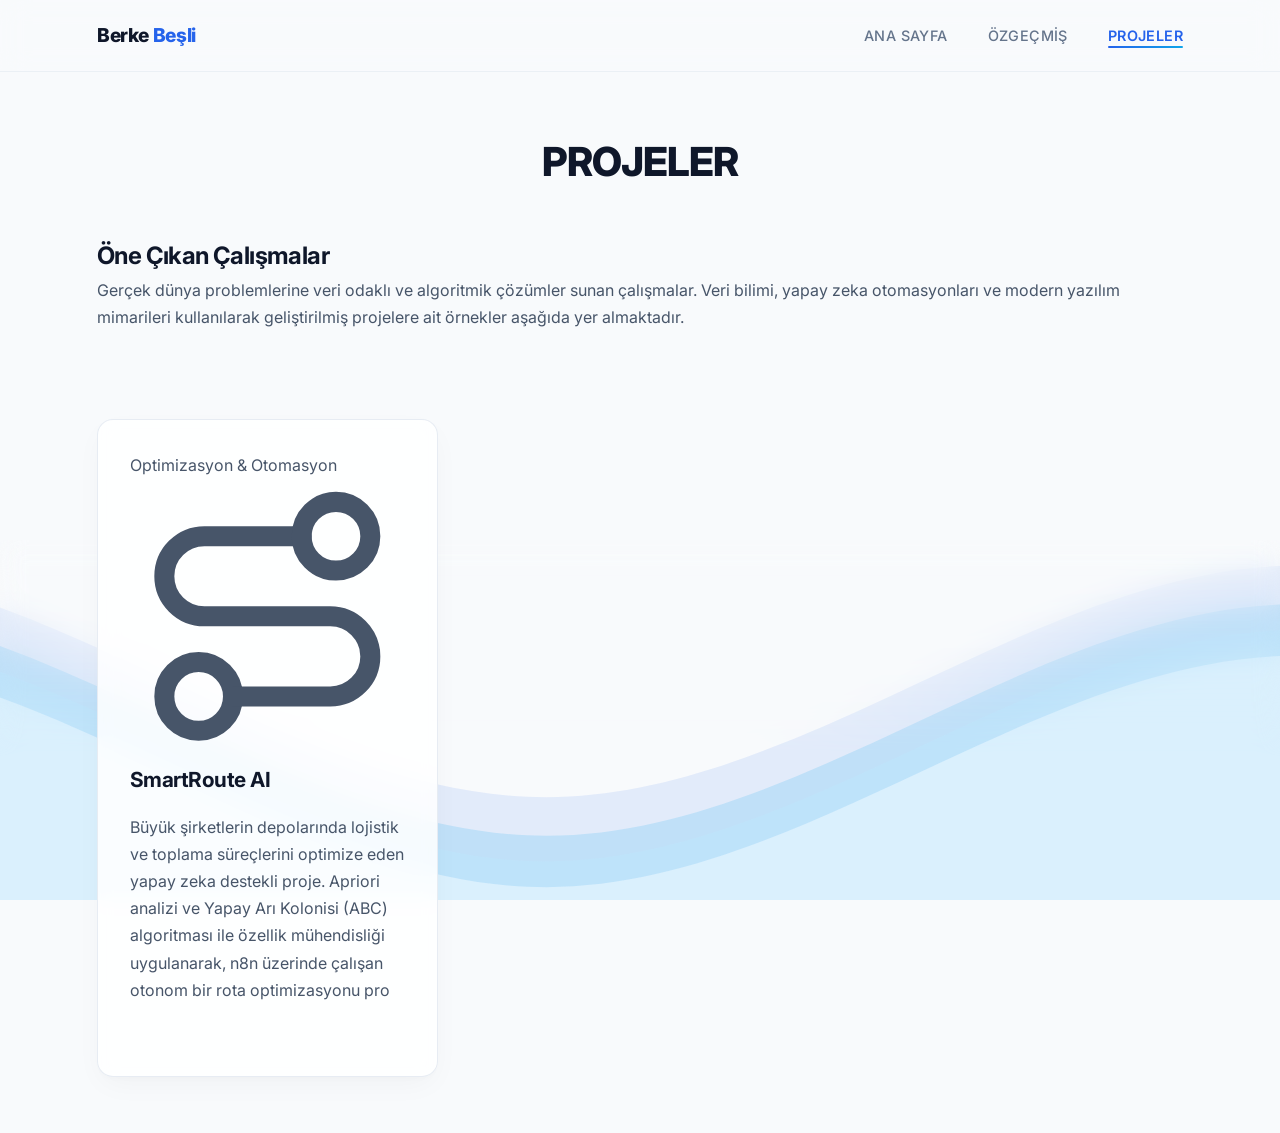
==== projects.html @ 11ebbdbf "Revise projects section with new project card Updated the projects section by adding a new project c" ====
<!DOCTYPE html>
<html lang="tr">
<head>
    <meta charset="UTF-8">
    <meta name="viewport" content="width=device-width, initial-scale=1.0">

    <title>Projeler - Berke Beşli</title>
    <meta name="description" content="Veri bilimi, yapay zeka otomasyonları ve modern yazılım mimarileri kullanılarak geliştirilmiş makine öğrenmesi projeleri.">
    <link rel="canonical" href="https://berkebesli.github.io/projects.html">

    <!-- Open Graph (Sosyal Medya Paylaşımları İçin) -->
    <meta property="og:type" content="website">
    <meta property="og:title" content="Projeler - Berke Beşli">
    <meta property="og:description" content="Veri bilimi, yapay zeka otomasyonları ve modern yazılım mimarileri kullanılarak geliştirilmiş makine öğrenmesi projeleri.">
    <meta property="og:url" content="https://berkebesli.github.io/projects.html">
    <!-- <meta property="og:image" content="https://berkebesli.github.io/images/og-image.jpg"> -->
    <!-- <link rel="icon" type="image/x-icon" href="images/favicon.ico"> -->

    <!-- Performans (Phase 5) -->
    <link rel="preconnect" href="https://fonts.googleapis.com">
    <link rel="preconnect" href="https://fonts.gstatic.com" crossorigin>

    <link rel="stylesheet" href="css/style.css">
    <link href="https://fonts.googleapis.com/css2?family=Inter:wght@300;400;500;600;700&display=swap" rel="stylesheet">
</head>
<body>
    <a href="#main-content" class="skip-link">İçeriğe geç</a>
    <div class="premium-wave-bg" aria-hidden="true">
        <svg class="editorial-waves" xmlns="http://www.w3.org/2000/svg" xmlns:xlink="http://www.w3.org/1999/xlink"
        viewBox="0 24 150 28" preserveAspectRatio="none" shape-rendering="auto">
            <defs>
                <path id="gentle-wave" d="M-160 44c30 0 58-18 88-18s58 18 88 18 58-18 88-18 58 18 88 18 v44h-352z" />
            </defs>
            <g class="parallax-waves">
                <use xlink:href="#gentle-wave" x="48" y="0" fill="var(--wave-layer-1)" />
                <use xlink:href="#gentle-wave" x="48" y="3" fill="var(--wave-layer-2)" />
                <use xlink:href="#gentle-wave" x="48" y="5" fill="var(--wave-layer-3)" />
                <use xlink:href="#gentle-wave" x="48" y="7" fill="var(--wave-layer-4)" />
            </g>
        </svg>
        <div class="wave-blur-overlay"></div>
    </div>

    <nav aria-label="Ana navigasyon">
        <div class="nav-container">
            <a href="index.html" class="brand">Berke <span>Beşli</span></a>
            <button class="nav-toggle" id="navToggle" type="button" aria-label="Menüyü aç" aria-expanded="false" aria-controls="navLinks">
                <span></span><span></span><span></span>
            </button>
            <ul class="nav-links" id="navLinks">
                <li><a href="index.html">ANA SAYFA</a></li>
                <li><a href="resume.html">ÖZGEÇMİŞ</a></li>
                <li><a href="projects.html" class="active">PROJELER</a></li>
            </ul>
        </div>
    </nav>

    <main id="main-content">
        <h1 class="page-title">PROJELER</h1>

        <section class="resume-summary-card">
            <h2>Öne Çıkan Çalışmalar</h2>
            <p>
                Gerçek dünya problemlerine veri odaklı ve algoritmik çözümler sunan çalışmalar. Veri bilimi, yapay zeka otomasyonları ve modern yazılım mimarileri kullanılarak geliştirilmiş projelere ait örnekler aşağıda yer almaktadır.
            </p>
        </section>

        <section class="resume-main-card">
            <div class="projects-grid">

                <!-- Proje 1: SmartRoute AI -->
                <article class="project-inner-card">
                    <div class="project-visual-banner banner-route" aria-hidden="true">
                        <span class="project-category-badge">Optimizasyon &amp; Otomasyon</span>
                        <div class="banner-icon-wrapper">
                            <svg viewBox="0 0 24 24" fill="none" stroke="currentColor" stroke-width="1.75" stroke-linecap="round" stroke-linejoin="round">
                                <circle cx="6" cy="19" r="3"></circle>
                                <path d="M9 19h8.5a3.5 3.5 0 0 0 0-7h-11a3.5 3.5 0 0 1 0-7H15"></path>
                                <circle cx="18" cy="5" r="3"></circle>
                            </svg>
                        </div>
                    </div>

                    <div class="project-card-body">
                        <h3>SmartRoute AI</h3>
                        <p class="timeline-desc">
                            Büyük şirketlerin depolarında lojistik ve toplama süreçlerini optimize eden yapay zeka destekli proje. Apriori analizi ve Yapay Arı Kolonisi (ABC) algoritması ile özellik mühendisliği uygulanarak, n8n üzerinde çalışan otonom bir rota optimizasyonu pro
---- css/style.css ----
/* ==========================================================================
   BERKE BEŞLİ - Portfolyo Web Sitesi (Faz 1 & Faz 2: Açık Editoryal Tema)
   ========================================================================== */

:root {
    --bg-base: #f8fafc;
    --text-dark: #0f172a;
    --text-body: #475569;
    --text-muted: #64748b;
    --accent-primary: #2563eb;    /* Canlı Elektrik Mavisi */
    --accent-secondary: #0ea5e9;  /* Gökyüzü Mavisi */
    --accent-text: #1d4ed8;       /* Vurgulu Metin Mavisi */
    --border-soft: rgba(191, 219, 254, 0.75);
    --divider-line: rgba(203, 213, 225, 0.55);
    
    /* Dalga Renk Katmanları */
    --wave-layer-1: rgba(37, 99, 235, 0.10);
    --wave-layer-2: rgba(14, 165, 233, 0.16);
    --wave-layer-3: rgba(186, 230, 253, 0.38);
    --wave-layer-4: rgba(224, 242, 254, 0.85);
}

/* --- 1. TİPOGRAFİ VE TEMEL AYARLAR --- */
* {
    margin: 0;
    padding: 0;
    box-sizing: border-box;
    font-family: 'Inter', system-ui, -apple-system, BlinkMacSystemFont, "Segoe UI", Roboto, sans-serif;
}

body {
    background-color: var(--bg-base);
    color: var(--text-body);
    line-height: 1.7;
    overflow-x: hidden;
    -webkit-font-smoothing: antialiased;
    -moz-osx-font-smoothing: grayscale;
}

h1, h2, h3, h4, h5, h6 {
    color: var(--text-dark);
    font-weight: 700;
    letter-spacing: -0.025em;
}

a {
    text-decoration: none;
    transition: all 0.3s cubic-bezier(0.16, 1, 0.3, 1);
}

/* --- 2. NAVİGASYON (FROSTED GLASS EFEKTİ) --- */
nav {
    background: rgba(248, 250, 252, 0.75);
    backdrop-filter: blur(14px);
    -webkit-backdrop-filter: blur(14px);
    border-bottom: 1px solid rgba(226, 232, 240, 0.6);
    position: sticky;
    top: 0;
    z-index: 100;
}

.nav-container {
    max-width: 1150px;
    margin: 0 auto;
    padding: 1.2rem 2rem;
    display: flex;
    align-items: center;
    justify-content: space-between;
    position: relative;
}

.brand {
    font-weight: 800;
    font-size: 1.2rem;
    color: var(--text-dark);
    letter-spacing: -0.02em;
}

.brand span {
    color: var(--accent-primary);
}

.nav-links {
    display: flex;
    list-style: none;
    gap: 2.5rem;
}

.nav-toggle {
    display: none;
    flex-direction: column;
    justify-content: center;
    gap: 5px;
    width: 32px;
    height: 32px;
    background: none;
    border: none;
    cursor: pointer;
    padding: 0;
}

.nav-toggle span {
    display: block;
    width: 100%;
    height: 2px;
    background-color: var(--text-dark);
    border-radius: 2px;
    transition: transform 0.3s ease, opacity 0.3s ease;
}

.nav-toggle.is-open span:nth-child(1) { transform: translateY(7px) rotate(45deg); }
.nav-toggle.is-open span:nth-child(2) { opacity: 0; }
.nav-toggle.is-open span:nth-child(3) { transform: translateY(-7px) rotate(-45deg); }

.nav-links a {
    color: var(--text-muted);
    font-weight: 500;
    font-size: 0.9rem;
    letter-spacing: 0.4px;
    padding-bottom: 4px;
    position: relative;
}

.nav-links a::after {
    content: '';
    position: absolute;
    width: 0;
    height: 2px;
    bottom: 0;
    left: 0;
    background: linear-gradient(90deg, var(--accent-primary), var(--accent-secondary));
    transition: width 0.3s ease;
    border-radius: 2px;
}

.nav-links a:hover { color: var(--text-dark); }
.nav-links a:hover::after, .nav-links a.active::after { width: 100%; }
.nav-links a.active { color: var(--accent-primary); font-weight: 600; }

/* --- 3. GENEL DÜZEN VE CONTAINER --- */
main {
    max-width: 1150px;
    margin: 3.5rem auto;
    padding: 0 2rem;
}

main > section {
    margin-bottom: 5.5rem;
}

main > section:last-child {
    margin-bottom: 2rem;
}

/* Projeler sayfasındaki mevcut kartların uyumu */
.project-inner-card {
    background: rgba(255, 255, 255, 0.85);
    backdrop-filter: blur(10px);
    border-radius: 16px;
    padding: 2rem;
    box-shadow: 0 4px 6px -1px rgba(0, 0, 0, 0.02), 0 10px 30px -5px rgba(15, 23, 42, 0.04);
    border: 1px solid rgba(226, 232, 240, 0.8);
    transition: transform 0.3s ease, box-shadow 0.3s ease, border-color 0.3s ease;
    display: flex;
    flex-direction: column;
}

.project-inner-card:hover {
    transform: translateY(-4px);
    box-shadow: 0 12px 35px -10px rgba(37, 99, 235, 0.12);
    border-color: #93c5fd;
}

.page-title {
    text-align: center;
    font-size: 2.5rem;
    margin-bottom: 2.5rem;
    font-weight: 800;
}

/* --- 4. BUTONLAR VE MİKRO ETKİLEŞİMLER --- */
.buttons, .contact-buttons {
    display: flex;
    flex-wrap: wrap;
    gap: 1rem;
    margin-top: 2.25rem;
}

.btn, .contact-btn, .btn-outline {
    padding: 0.85rem 1.75rem;
    border-radius: 12px;
    font-weight: 600;
    font-size: 0.92rem;
    cursor: pointer;
    text-align: center;
    display: inline-flex;
    align-items: center;
    justify-content: center;
    gap: 0.55rem;
}

.btn-primary {
    background-color: var(--text-dark);
    color: #fff;
    border: 1px solid var(--text-dark);
    box-shadow: 0 6px 18px rgba(15, 23, 42, 0.14);
}

.btn-primary:hover {
    background-color: var(--accent-primary);
    border-color: var(--accent-primary);
    box-shadow: 0 10px 24px rgba(37, 99, 235, 0.28);
    transform: translateY(-3px);
}

.btn-outline, .contact-btn {
    background-color: rgba(255, 255, 255, 0.75);
    backdrop-filter: blur(8px);
    color: var(--text-dark);
    border: 1px solid #cbd5e1;
    box-shadow: 0 2px 6px rgba(15, 23, 42, 0.03);
}

.btn-outline:hover, .contact-btn:hover {
    background-color: #ffffff;
    border-color: var(--accent-primary);
    color: var(--accent-primary);
    transform: translateY(-3px);
    box-shadow: 0 8px 20px rgba(37, 99, 235, 0.1);
}

/* --- 5. ANA SAYFA KUTUSUZ (OPEN) DÜZENİ --- */
.hero-container {
    display: grid;
    grid-template-columns: 1.25fr 0.95fr;
    gap: 3.5rem;
    align-items: center;
    padding: 2rem 0 1rem;
}

.hero-greeting, .section-kicker {
    display: inline-block;
    font-size: 1.05rem;
    font-weight: 600;
    color: var(--accent-primary);
    margin-bottom: 0.6rem;
    letter-spacing: 0.01em;
}

.hero-text-open h1 {
    font-size: clamp(2.5rem, 4.5vw, 3.85rem);
    font-weight: 800;
    line-height: 1.12;
    letter-spacing: -0.035em;
    margin-bottom: 1.4rem;
    color: var(--text-dark);
}

.editorial-title {
    font-size: clamp(2.4rem, 4vw, 3.4rem);
    font-weight: 800;
    line-height: 1.1;
    letter-spacing: -0.03em;
    margin-bottom: 0.65rem;
}

.text-gradient {
    background: linear-gradient(135deg, var(--accent-primary) 0%, var(--accent-secondary) 100%);
    -webkit-background-clip: text;
    -webkit-text-fill-color: transparent;
    background-clip: text;
}

.hero-lead {
    font-size: 1.12rem;
    color: var(--text-body);
    max-width: 560px;
    line-height: 1.75;
}

/* İnce Çizgili Çift Halkalı Yuvarlak Profil */
.hero-image-open {
    display: flex;
    justify-content: center;
    align-items: center;
}

.profile-ring-outer {
    padding: 26px;
    border-radius: 50%;
    border: 1.5px solid rgba(37, 99, 235, 0.22);
    background: radial-gradient(circle, rgba(224, 242, 254, 0.35) 0%, rgba(255, 255, 255, 0) 70%);
    transition: all 0.45s cubic-bezier(0.16, 1, 0.3, 1);
}

.profile-ring-outer:hover {
    border-color: var(--accent-primary);
    transform: scale(1.02);
    box-shadow: 0 0 45px rgba(37, 99, 235, 0.12);
}

.profile-ring-inner {
    width: 320px;
    height: 320px;
    border-radius: 50%;
    overflow: hidden;
    box-shadow: 0 20px 40px -12px rgba(15, 23, 42, 0.16);
    border: 4px solid #ffffff;
}

.profile-image-circle {
    width: 100%;
    height: 100%;
    object-fit: cover;
    transition: transform 0.5s cubic-bezier(0.16, 1, 0.3, 1);
}

.profile-ring-outer:hover .profile-image-circle {
    transform: scale(1.06);
}

/* Dikey Kapsül (Pill) Teknoloji Şeridi */
.tech-pills-section {
    padding: 1rem 0;
}

.tech-pills-wrapper {
    display: grid;
    grid-template-columns: repeat(6, 1fr);
    gap: 1.5rem;
}

.tech-pill {
    background: rgba(255, 255, 255, 0.65);
    backdrop-filter: blur(12px);
    -webkit-backdrop-filter: blur(12px);
    border: 1px solid var(--border-soft);
    border-radius: 999px;
    padding: 1.75rem 1rem 2rem;
    display: flex;
    flex-direction: column;
    align-items: center;
    text-align: center;
    transition: all 0.35s cubic-bezier(0.16, 1, 0.3, 1);
    box-shadow: 0 8px 24px -8px rgba(15, 23, 42, 0.04);
}

.tech-pill:hover {
    transform: translateY(-8px);
    background: #ffffff;
    border-color: var(--accent-primary);
    box-shadow: 0 16px 32px -10px rgba(37, 99, 235, 0.15);
}

.pill-icon-circle {
    width: 58px;
    height: 58px;
    border-radius: 50%;
    background: linear-gradient(135deg, #eff6ff 0%, #e0f2fe 100%);
    color: var(--accent-primary);
    display: flex;
    align-items: center;
    justify-content: center;
    margin-bottom: 1.1rem;
    transition: all 0.35s ease;
}

.tech-pill:hover .pill-icon-circle {
    background: linear-gradient(135deg, var(--accent-primary) 0%, var(--accent-secondary) 100%);
    color: #ffffff;
    transform: scale(1.08);
}

.pill-title {
    font-weight: 700;
    font-size: 1rem;
    color: var(--text-dark);
    margin-bottom: 0.2rem;
}

.pill-sub {
    font-size: 0.75rem;
    font-weight: 600;
    text-transform: uppercase;
    letter-spacing: 0.04em;
    color: var(--text-muted);
}

/* Başlık Çizgisi (──•) ve Editoryal Bölümler */
.editorial-heading {
    font-size: 1.85rem;
    font-weight: 800;
    color: var(--text-dark);
    margin-bottom: 0.45rem;
}

.heading-line-dot {
    width: 85px;
    height: 2px;
    background-color: var(--accent-primary);
    position: relative;
    margin-bottom: 1.75rem;
}

.heading-line-dot::after {
    content: '';
    position: absolute;
    right: 0;
    top: 50%;
    transform: translateY(-50%);
    width: 8px;
    height: 8px;
    border-radius: 50%;
    background-color: var(--accent-primary);
}

.about-open-section,
.resume-intro-open {
    display: grid;
    grid-template-columns: 0.85fr 1.45fr;
    gap: 4rem;
    align-items: start;
    padding: 2rem 0 3rem;
    border-bottom: 1px solid var(--divider-line);
}

.about-open-section {
    border-top: 1px solid var(--divider-line);
}

.about-tagline {
    font-size: 1.15rem;
    font-weight: 500;
    color: var(--accent-text);
    line-height: 1.55;
}

.about-text-column p,
.resume-intro-text p {
    margin-bottom: 1.25rem;
    font-size: 1.06rem;
    line-height: 1.8;
}

.about-text-column p:last-child,
.resume-intro-text p:last-child {
    margin-bottom: 0;
}

.about-text-column strong,
.resume-intro-text strong {
    color: var(--text-dark);
    font-weight: 600;
}

.contact-open-section {
    padding: 1rem 0;
}

.contact-content {
    max-width: 680px;
}

.contact-content p {
    font-size: 1.08rem;
}

/* --- 6. ÖZGEÇMİŞ SAYFASI (KUTUSUZ EDİTORYAL YAPI & TIMELINE) --- */
.resume-open-section {
    margin-top: 3.5rem;
}

.resume-layout {
    display: grid;
    grid-template-columns: 1fr 1fr;
    gap: 4.5rem;
    align-items: start;
}

.resume-column {
    display: flex;
    flex-direction: column;
    gap: 4rem;
}

.resume-block {
    width: 100%;
}

/* Timeline (Deneyim ve Eğitim) */
.timeline {
    position: relative;
    border-left: 2px solid rgba(37, 99, 235, 0.2);
    margin-left: 0.5rem;
    padding-left: 2.25rem;
}

.timeline-item {
    position: relative;
    margin-bottom: 3rem;
    transition: transform 0.3s ease;
}

.timeline-item:last-child {
    margin-bottom: 0;
}

.timeline-dot {
    position: absolute;
    left: -2.68rem;
    top: 0.35rem;
    width: 13px;
    height: 13px;
    background-color: var(--bg-base);
    border: 3px solid var(--accent-primary);
    border-radius: 50%;
    box-shadow: 0 0 0 4px rgba(37, 99, 235, 0.12);
    transition: all 0.3s ease;
}

.timeline-item:hover .timeline-dot {
    background-color: var(--accent-primary);
    transform: scale(1.2);
    box-shadow: 0 0 0 6px rgba(37, 99, 235, 0.2);
}

.timeline-item-header {
    display: flex;
    justify-content: space-between;
    align-items: center;
    flex-wrap: wrap;
    gap: 0.5rem;
    margin-bottom: 0.35rem;
}

.timeline-item-header h3 {
    font-size: 1.18rem;
    font-weight: 700;
}

.institution-badge {
    background: rgba(37, 99, 235, 0.09);
    color: var(--accent-primary);
    border: 1px solid rgba(37, 99, 235, 0.2);
    font-weight: 600;
    font-size: 0.82rem;
    padding: 0.2rem 0.8rem;
    border-radius: 999px;
}

.timeline-date {
    display: block;
    color: var(--text-muted);
    font-size: 0.86rem;
    font-weight: 500;
    margin-bottom: 1rem;
}

.task-list {
    list-style: none;
}

.task-list li {
    position: relative;
    padding-left: 1.35rem;
    margin-bottom: 0.75rem;
    color: var(--text-body);
    font-size: 0.98rem;
}

.task-list li::before {
    content: '';
    position: absolute;
    left: 0;
    top: 0.65rem;
    width: 6px;
    height: 6px;
    background-color: var(--accent-secondary);
    border-radius: 50%;
}

/* Kutusuz Yetkinlikler ve Sertifika Satırları */
.open-list-group {
    display: flex;
    flex-direction: column;
}

.open-list-item,
.open-cert-item {
    padding: 1.15rem 0 1.15rem 1rem;
    border-bottom: 1px solid var(--divider-line);
    border-left: 2px solid transparent;
    transition: all 0.3s cubic-bezier(0.16, 1, 0.3, 1);
}

.open-list-item:first-child,
.open-cert-item:first-child {
    padding-top: 0.4rem;
}

.open-list-item:hover,
.open-cert-item:hover {
    transform: translateX(6px);
    border-left-color: var(--accent-primary);
    background: linear-gradient(90deg, rgba(37, 99, 235, 0.04) 0%, rgba(255, 255, 255, 0) 100%);
}

.open-list-item h3 {
    font-size: 1.05rem;
    margin-bottom: 0.3rem;
    color: var(--text-dark);
}

.open-list-item p {
    font-size: 0.95rem;
    color: var(--text-body);
}

.dot-header {
    display: flex;
    align-items: center;
    gap: 12px;
    font-size: 1.05rem;
    font-weight: 700;
    color: var(--text-dark);
}

.dot-header::before {
    content: '';
    display: inline-block;
    width: 8px;
    height: 8px;
    background-color: var(--accent-primary);
    border-radius: 50%;
    box-shadow: 0 0 0 3px rgba(37, 99, 235, 0.15);
    flex-shrink: 0;
}

.cert-details {
    display: block;
    padding-left: 20px;
    color: var(--text-muted);
    font-size: 0.93rem;
    margin-top: 0.2rem;
}

/* Kutusuz Diller Bölümü */
.open-lang-group {
    display: flex;
    flex-direction: column;
    gap: 0.85rem;
}

.open-lang-item {
    display: flex;
    align-items: center;
    justify-content: space-between;
    padding: 0.9rem 1rem;
    border-bottom: 1px solid var(--divider-line);
    transition: all 0.3s ease;
}

.open-lang-item:hover {
    transform: translateX(6px);
    border-bottom-color: var(--accent-primary);
}

.lang-badge {
    font-size: 0.85rem;
    font-weight: 600;
    color: var(--accent-primary);
    background: rgba(37, 99, 235, 0.08);
    padding: 0.25rem 0.85rem;
    border-radius: 999px;
}

/* --- 7. PROJELER SAYFASI GRID --- */
.projects-grid {
    display: grid;
    grid-template-columns: repeat(3, 1fr);
    gap: 2rem;
}

.project-inner-card h3 {
    font-size: 1.3rem;
    margin-bottom: 1rem;
}

.project-inner-card .timeline-desc {
    flex-grow: 1;
    margin-bottom: 2.5rem;
}

.project-footer .btn-outline {
    display: flex;
    align-items: center;
    justify-content: center;
    gap: 0.5rem;
    width: 100%;
}

.btn-icon {
    flex-shrink: 0;
}

.btn-outline.btn-disabled {
    opacity: 0.55;
    cursor: not-allowed;
    pointer-events: none;
    background-color: #f8fafc;
}

/* --- 8. ZARİF ARKA PLAN DALGALARI & AMBİYANS IŞIĞI --- */
.premium-wave-bg {
    position: fixed;
    top: 0; left: 0; width: 100vw; height: 100vh;
    z-index: -1;
    pointer-events: none;
    background-color: var(--bg-base);
    display: flex; align-items: flex-end;
    overflow: hidden;
}

.ambient-glow {
    position: absolute;
    border-radius: 50%;
    filter: blur(90px);
    opacity: 0.45;
    pointer-events: none;
}

.glow-top-left {
    width: 450px;
    height: 450px;
    background: radial-gradient(circle, rgba(186, 230, 253, 0.7) 0%, rgba(248, 250, 252, 0) 70%);
    top: -120px;
    left: -100px;
}

.glow-top-right {
    width: 500px;
    height: 500px;
    background: radial-gradient(circle, rgba(191, 219, 254, 0.65) 0%, rgba(248, 250, 252, 0) 70%);
    top: 5%;
    right: -150px;
}

.editorial-waves {
    position: relative; width: 100vw; height: 40vh;
    min-height: 250px; max-height: 500px; z-index: 1;
}

.parallax-waves > use {
    animation: wave-drift 25s cubic-bezier(.55, .5, .45, .5) infinite;
}

.parallax-waves > use:nth-child(1) { animation-delay: -2s; animation-duration: 12s; }
.parallax-waves > use:nth-child(2) { animation-delay: -3s; animation-duration: 18s; }
.parallax-waves > use:nth-child(3) { animation-delay: -4s; animation-duration: 25s; }
.parallax-waves > use:nth-child(4) { animation-delay: -5s; animation-duration: 35s; }

@keyframes wave-drift {
    0% { transform: translate3d(-90px, 0, 0); }
    100% { transform: translate3d(85px, 0, 0); }
}

.wave-blur-overlay {
    position: absolute; bottom: 0; left: 0; width: 100%; height: 40vh;
    min-height: 250px; z-index: 2;
    backdrop-filter: blur(12px);
    -webkit-backdrop-filter: blur(12px);
    mask-image: linear-gradient(to bottom, rgba(0,0,0,1) 0%, rgba(0,0,0,0) 60%);
    -webkit-mask-image: linear-gradient(to bottom, rgba(0,0,0,1) 0%, rgba(0,0,0,0) 60%);
}

/* --- 9. SCROLL VE GİRİŞ ANİMASYONLARI (GÜVENLİ MOD) --- */
@keyframes fadeUpIn {
    from {
        opacity: 0;
        transform: translateY(24px);
    }
    to {
        opacity: 1;
        transform: translateY(0);
    }
}

.reveal {
    opacity: 1;
    transform: translateY(0);
    animation: fadeUpIn 0.75s cubic-bezier(0.16, 1, 0.3, 1) both;
}

.hero-container.reveal, .resume-intro-open.reveal { animation-delay: 0.05s; }
.tech-pills-section.reveal, .resume-open-section.reveal { animation-delay: 0.18s; }
.about-open-section.reveal { animation-delay: 0.30s; }
.contact-open-section.reveal { animation-delay: 0.40s; }

.js-scroll-ready .reveal:not(.is-visible) {
    opacity: 0;
    transform: translateY(28px);
    animation: none;
}

.js-scroll-ready .reveal.is-visible {
    opacity: 1;
    transform: translateY(0);
    transition: opacity 0.75s ease-out, transform 0.75s cubic-bezier(0.16, 1, 0.3, 1);
}

/* --- 10. FOOTER --- */
.site-footer {
    margin-top: 4rem;
    border-top: 1px solid rgba(203, 213, 225, 0.6);
    padding: 2.2rem 2rem;
}

.footer-content {
    max-width: 1150px;
    margin: 0 auto;
    display: flex;
    align-items: center;
    justify-content: space-between;
    flex-wrap: wrap;
    gap: 1rem;
}

.footer-copy {
    color: var(--text-muted);
    font-size: 0.85rem;
}

.footer-links {
    display: flex;
    list-style: none;
    gap: 1.5rem;
}

.footer-links a {
    color: var(--text-muted);
    font-size: 0.85rem;
    font-weight: 500;
    position: relative;
    padding-bottom: 2px;
}

.footer-links a::after {
    content: '';
    position: absolute;
    width: 0;
    height: 1px;
    bottom: 0;
    left: 0;
    background-color: var(--accent-primary);
    transition: width 0.3s ease;
}

.footer-links a:hover { color: var(--text-dark); }
.footer-links a:hover::after { width: 100%; }

/* --- 11. MOBİL UYUM VE ÖZGEÇMİŞ MOBİL SIRALAMA (RESPONSIVE) --- */
@media (max-width: 992px) {
    .hero-container {
        grid-template-columns: 1fr;
        text-align: center;
        gap: 2.5rem;
    }
    .hero-image-open {
        order: -1;
    }
    .hero-lead {
        margin: 0 auto;
    }
    .buttons {
        justify-content: center;
    }
    .tech-pills-wrapper {
        grid-template-columns: repeat(3, 1fr);
    }
    .about-open-section,
    .resume-intro-open {
        grid-template-columns: 1fr;
        gap: 1.5rem;
    }

    /* Faz 2: Mobilde Özgeçmiş Sıralaması (Deneyim -> Eğitim -> Yetkinlikler -> Sertifikalar -> Diller) */
    .resume-layout {
        display: flex;
        flex-direction: column;
        gap: 3.5rem;
    }
    .resume-column {
        display: contents; /* Sütun sarmalayıcılarını devre dışı bırakıp iç blokları doğrudan sıralar */
    }
    .block-experience   { order: 1; }
    .block-education    { order: 2; }
    .block-skills       { order: 3; }
    .block-certificates { order: 4; }
    .block-languages    { order: 5; }

    .projects-grid {
        grid-template-columns: repeat(2, 1fr);
    }
}

@media (max-width: 768px) {
    .projects-grid { grid-template-columns: 1fr; }
    .page-title { font-size: 2rem; }
    main { padding: 0 1.5rem; margin: 2rem auto; }
    main > section { margin-bottom: 3.5rem; }

    .profile-ring-inner {
        width: 240px;
        height: 240px;
    }
    .profile-ring-outer {
        padding: 18px;
    }

    .tech-pills-wrapper {
        grid-template-columns: repeat(2, 1fr);
        gap: 1rem;
    }

    .nav-toggle {
        display: flex;
    }

    .nav-links {
        position: absolute;
        top: 100%;
        left: 0;
        right: 0;
        flex-direction: column;
        align-items: flex-start;
        gap: 1.2rem;
        background: rgba(255, 255, 255, 0.98);
        backdrop-filter: blur(12px);
        -webkit-backdrop-filter: blur(12px);
        border-bottom: 1px solid rgba(226, 232, 240, 0.6);
        padding: 0 2rem;
        max-height: 0;
        overflow: hidden;
        transition: max-height 0.3s ease, padding 0.3s ease;
    }

    .nav-links.is-open {
        max-height: 300px;
        padding: 1.2rem 2rem 1.5rem;
    }

    .footer-content {
        flex-direction: column;
        text-align: center;
    }
}

@media (max-width: 480px) {
    .hero-text-open h1 {
        font-size: 2.2rem;
    }
    .timeline-item-header {
        flex-direction: column;
        align-items: flex-start;
        gap: 0.4rem;
    }
}

/* --- 12. KLAVYE ODAĞI VE EKRAN OKUYUCU YARDIMCILARI --- */
a:focus-visible,
button:focus-visible {
    outline: 2px solid var(--accent-primary);
    outline-offset: 3px;
    border-radius: 4px;
}

.skip-link {
    position: absolute;
    top: -100px;
    left: 1rem;
    background-color: var(--text-dark);
    color: #fff;
    padding: 0.75rem 1.25rem;
    border-radius: 8px;
    font-weight: 600;
    font-size: 0.9rem;
    z-index: 1000;
    transition: top 0.2s ease;
}

.skip-link:focus {
    top: 1rem;
}

.visually-hidden {
    position: absolute;
    width: 1px;
    height: 1px;
    padding: 0;
    margin: -1px;
    overflow: hidden;
    clip: rect(0, 0, 0, 0);
    clip-path: inset(50%);
    white-space: nowrap;
    border: 0;
}

/* --- 13. HAREKET AZALTMA TERCİHİ (ERİŞİLEBİLİRLİK) --- */
@media (prefers-reduced-motion: reduce) {
    *, .reveal {
        animation-duration: 0.01ms !important;
        animation-iteration-count: 1 !important;
        transition-duration: 0.01ms !important;
        scroll-behavior: auto !important;
        opacity: 1 !important;
        transform: none !important;
    }
}
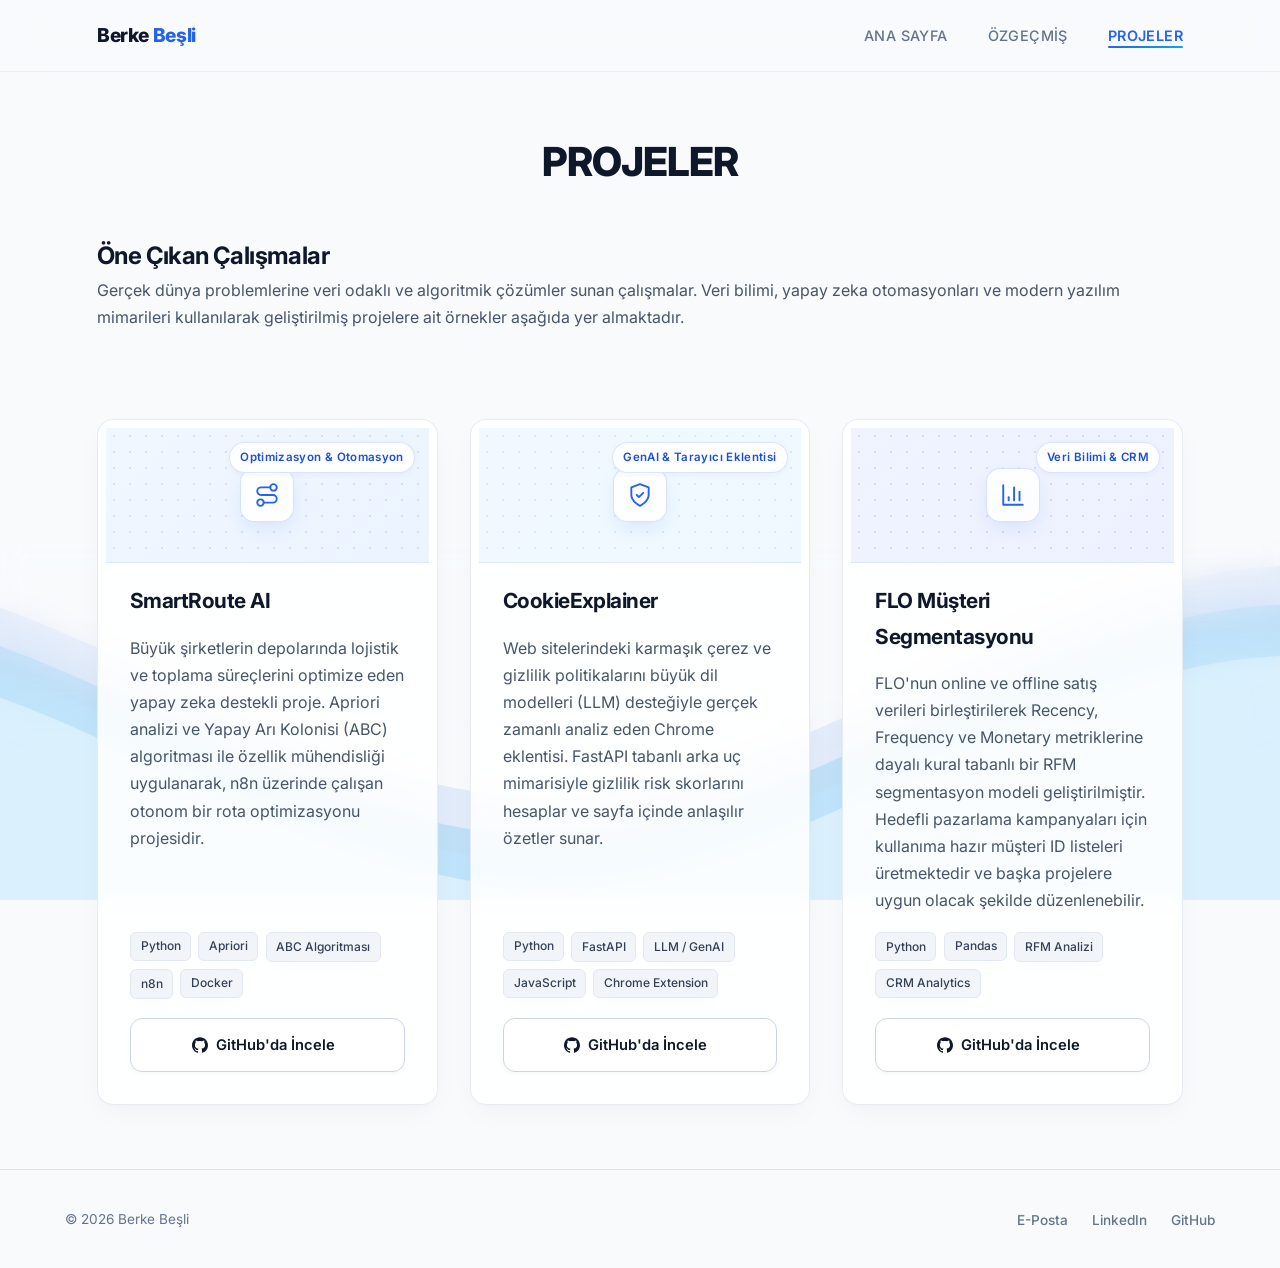
==== commit e630dc3c: "Enhance project details in projects.html Updated project descriptions and added technology stacks fo" ====
--- a/projects.html
+++ b/projects.html
@@ -84,4 +84,109 @@
                     <div class="project-card-body">
                         <h3>SmartRoute AI</h3>
                         <p class="timeline-desc">
-                            Büyük şirketlerin depolarında lojistik ve toplama süreçlerini optimize eden yapay zeka destekli proje. Apriori analizi ve Yapay Arı Kolonisi (ABC) algoritması ile özellik mühendisliği uygulanarak, n8n üzerinde çalışan otonom bir rota optimizasyonu pro
+                            Büyük şirketlerin depolarında lojistik ve toplama süreçlerini optimize eden yapay zeka destekli proje. Apriori analizi ve Yapay Arı Kolonisi (ABC) algoritması ile özellik mühendisliği uygulanarak, n8n üzerinde çalışan otonom bir rota optimizasyonu projesidir.
+                        </p>
+                        <div class="project-tech-stack" aria-label="Kullanılan teknolojiler">
+                            <span class="tech-pill">Python</span>
+                            <span class="tech-pill">Apriori</span>
+                            <span class="tech-pill">ABC Algoritması</span>
+                            <span class="tech-pill">n8n</span>
+                            <span class="tech-pill">Docker</span>
+                        </div>
+                    </div>
+
+                    <div class="project-footer">
+                        <a href="https://github.com/BerkeBesli/SmartRoute-AI" target="_blank" rel="noopener" class="btn-outline">
+                            <svg class="btn-icon" viewBox="0 0 24 24" fill="currentColor" aria-hidden="true" width="16" height="16"><path d="M12 .297c-6.63 0-12 5.373-12 12 0 5.303 3.438 9.8 8.205 11.385.6.113.82-.258.82-.577 0-.285-.01-1.04-.015-2.04-3.338.724-4.042-1.61-4.042-1.61C4.422 18.07 3.633 17.7 3.633 17.7c-1.087-.744.084-.729.084-.729 1.205.084 1.838 1.236 1.838 1.236 1.07 1.835 2.809 1.305 3.495.998.108-.776.417-1.305.76-1.605-2.665-.3-5.466-1.332-5.466-5.93 0-1.31.465-2.38 1.235-3.22-.135-.303-.54-1.523.105-3.176 0 0 1.005-.322 3.3 1.23.96-.267 1.98-.399 3-.405 1.02.006 2.04.138 3 .405 2.28-1.552 3.285-1.23 3.285-1.23.645 1.653.24 2.873.12 3.176.765.84 1.23 1.91 1.23 3.22 0 4.61-2.805 5.625-5.475 5.92.42.36.81 1.096.81 2.22 0 1.606-.015 2.896-.015 3.286 0 .315.21.69.825.57C20.565 22.092 24 17.592 24 12.297c0-6.627-5.373-12-12-12"/></svg>
+                            GitHub'da İncele<span class="visually-hidden"> (yeni sekmede açılır)</span>
+                        </a>
+                    </div>
+                </article>
+
+                <!-- Proje 2: CookieExplainer -->
+                <article class="project-inner-card">
+                    <div class="project-visual-banner banner-privacy" aria-hidden="true">
+                        <span class="project-category-badge">GenAI &amp; Tarayıcı Eklentisi</span>
+                        <div class="banner-icon-wrapper">
+                            <svg viewBox="0 0 24 24" fill="none" stroke="currentColor" stroke-width="1.75" stroke-linecap="round" stroke-linejoin="round">
+                                <path d="M12 22s8-4 8-10V5l-8-3-8 3v7c0 6 8 10 8 10z"></path>
+                                <path d="m9 12 2 2 4-4"></path>
+                            </svg>
+                        </div>
+                    </div>
+
+                    <div class="project-card-body">
+                        <h3>CookieExplainer</h3>
+                        <p class="timeline-desc">
+                            Web sitelerindeki karmaşık çerez ve gizlilik politikalarını büyük dil modelleri (LLM) desteğiyle gerçek zamanlı analiz eden Chrome eklentisi. FastAPI tabanlı arka uç mimarisiyle gizlilik risk skorlarını hesaplar ve sayfa içinde anlaşılır özetler sunar.
+                        </p>
+                        <div class="project-tech-stack" aria-label="Kullanılan teknolojiler">
+                            <span class="tech-pill">Python</span>
+                            <span class="tech-pill">FastAPI</span>
+                            <span class="tech-pill">LLM / GenAI</span>
+                            <span class="tech-pill">JavaScript</span>
+                            <span class="tech-pill">Chrome Extension</span>
+                        </div>
+                    </div>
+
+                    <div class="project-footer">
+                        <a href="https://github.com/BerkeBesli/CookieExplainer" target="_blank" rel="noopener" class="btn-outline">
+                            <svg class="btn-icon" viewBox="0 0 24 24" fill="currentColor" aria-hidden="true" width="16" height="16"><path d="M12 .297c-6.63 0-12 5.373-12 12 0 5.303 3.438 9.8 8.205 11.385.6.113.82-.258.82-.577 0-.285-.01-1.04-.015-2.04-3.338.724-4.042-1.61-4.042-1.61C4.422 18.07 3.633 17.7 3.633 17.7c-1.087-.744.084-.729.084-.729 1.205.084 1.838 1.236 1.838 1.236 1.07 1.835 2.809 1.305 3.495.998.108-.776.417-1.305.76-1.605-2.665-.3-5.466-1.332-5.466-5.93 0-1.31.465-2.38 1.235-3.22-.135-.303-.54-1.523.105-3.176 0 0 1.005-.322 3.3 1.23.96-.267 1.98-.399 3-.405 1.02.006 2.04.138 3 .405 2.28-1.552 3.285-1.23 3.285-1.23.645 1.653.24 2.873.12 3.176.765.84 1.23 1.91 1.23 3.22 0 4.61-2.805 5.625-5.475 5.92.42.36.81 1.096.81 2.22 0 1.606-.015 2.896-.015 3.286 0 .315.21.69.825.57C20.565 22.092 24 17.592 24 12.297c0-6.627-5.373-12-12-12"/></svg>
+                            GitHub'da İncele<span class="visually-hidden"> (yeni sekmede açılır)</span>
+                        </a>
+                    </div>
+                </article>
+
+                <!-- Proje 3: FLO Müşteri Segmentasyonu -->
+                <article class="project-inner-card">
+                    <div class="project-visual-banner banner-crm" aria-hidden="true">
+                        <span class="project-category-badge">Veri Bilimi &amp; CRM</span>
+                        <div class="banner-icon-wrapper">
+                            <svg viewBox="0 0 24 24" fill="none" stroke="currentColor" stroke-width="1.75" stroke-linecap="round" stroke-linejoin="round">
+                                <path d="M3 3v18h18"></path>
+                                <path d="M18 17V9"></path>
+                                <path d="M13 17V5"></path>
+                                <path d="M8 17v-3"></path>
+                            </svg>
+                        </div>
+                    </div>
+
+                    <div class="project-card-body">
+                        <h3>FLO Müşteri Segmentasyonu</h3>
+                        <p class="timeline-desc">
+                            FLO'nun online ve offline satış verileri birleştirilerek Recency, Frequency ve Monetary metriklerine dayalı kural tabanlı bir RFM segmentasyon modeli geliştirilmiştir. Hedefli pazarlama kampanyaları için kullanıma hazır müşteri ID listeleri üretmektedir ve başka projelere uygun olacak şekilde düzenlenebilir.
+                        </p>
+                        <div class="project-tech-stack" aria-label="Kullanılan teknolojiler">
+                            <span class="tech-pill">Python</span>
+                            <span class="tech-pill">Pandas</span>
+                            <span class="tech-pill">RFM Analizi</span>
+                            <span class="tech-pill">CRM Analytics</span>
+                        </div>
+                    </div>
+
+                    <div class="project-footer">
+                        <a href="https://github.com/BerkeBesli/CustomerSegmentation" target="_blank" rel="noopener" class="btn-outline">
+                            <svg class="btn-icon" viewBox="0 0 24 24" fill="currentColor" aria-hidden="true" width="16" height="16"><path d="M12 .297c-6.63 0-12 5.373-12 12 0 5.303 3.438 9.8 8.205 11.385.6.113.82-.258.82-.577 0-.285-.01-1.04-.015-2.04-3.338.724-4.042-1.61-4.042-1.61C4.422 18.07 3.633 17.7 3.633 17.7c-1.087-.744.084-.729.084-.729 1.205.084 1.838 1.236 1.838 1.236 1.07 1.835 2.809 1.305 3.495.998.108-.776.417-1.305.76-1.605-2.665-.3-5.466-1.332-5.466-5.93 0-1.31.465-2.38 1.235-3.22-.135-.303-.54-1.523.105-3.176 0 0 1.005-.322 3.3 1.23.96-.267 1.98-.399 3-.405 1.02.006 2.04.138 3 .405 2.28-1.552 3.285-1.23 3.285-1.23.645 1.653.24 2.873.12 3.176.765.84 1.23 1.91 1.23 3.22 0 4.61-2.805 5.625-5.475 5.92.42.36.81 1.096.81 2.22 0 1.606-.015 2.896-.015 3.286 0 .315.21.69.825.57C20.565 22.092 24 17.592 24 12.297c0-6.627-5.373-12-12-12"/></svg>
+                            GitHub'da İncele<span class="visually-hidden"> (yeni sekmede açılır)</span>
+                        </a>
+                    </div>
+                </article>
+
+            </div>
+        </section>
+    </main>
+
+    <footer class="site-footer">
+        <div class="footer-content">
+            <p class="footer-copy">&copy; 2026 Berke Beşli</p>
+            <ul class="footer-links">
+                <li><a href="mailto:berkebesli3@gmail.com">E-Posta</a></li>
+                <li><a href="https://www.linkedin.com/in/berke-beşli-5b1593320" target="_blank" rel="noopener">LinkedIn<span class="visually-hidden"> (yeni sekmede açılır)</span></a></li>
+                <li><a href="https://github.com/BerkeBesli" target="_blank" rel="noopener">GitHub<span class="visually-hidden"> (yeni sekmede açılır)</span></a></li>
+            </ul>
+        </div>
+    </footer>
+
+    <script src="js/main.js" defer></script>
+</body>
+</html>
--- a/css/style.css
+++ b/css/style.css
@@ -1016,3 +1016,131 @@
         transform: none !important;
     }
 }
+
+/* ==========================================================================
+   PROJE KARTLARI: KONSEPT KAPAKLAR VE TEKNOLOJİ ETİKETLERİ
+   ========================================================================== */
+
+.project-inner-card {
+    display: flex;
+    flex-direction: column;
+    justify-content: space-between;
+    overflow: hidden;
+}
+
+/* Kart Üstü Konsept Kapak Alanı */
+.project-visual-banner {
+    position: relative;
+    height: 135px;
+    margin: -1.5rem -1.5rem 1.25rem -1.5rem;
+    display: flex;
+    align-items: center;
+    justify-content: center;
+    border-bottom: 1px solid rgba(37, 99, 235, 0.1);
+    background-color: #f8fafc;
+    background-image: radial-gradient(rgba(37, 99, 235, 0.14) 1px, transparent 1px);
+    background-size: 16px 16px;
+    overflow: hidden;
+    transition: background-color 0.35s ease;
+}
+
+/* Her proje için hafif ton farklılığı */
+.banner-route {
+    background:
+        radial-gradient(rgba(37, 99, 235, 0.15) 1px, transparent 1px),
+        linear-gradient(135deg, rgba(239, 246, 255, 0.9) 0%, rgba(219, 234, 254, 0.55) 100%);
+    background-size: 16px 16px, 100% 100%;
+}
+
+.banner-privacy {
+    background:
+        radial-gradient(rgba(14, 165, 233, 0.15) 1px, transparent 1px),
+        linear-gradient(135deg, rgba(240, 249, 255, 0.9) 0%, rgba(224, 242, 254, 0.55) 100%);
+    background-size: 16px 16px, 100% 100%;
+}
+
+.banner-crm {
+    background:
+        radial-gradient(rgba(79, 70, 229, 0.14) 1px, transparent 1px),
+        linear-gradient(135deg, rgba(238, 242, 255, 0.9) 0%, rgba(224, 231, 255, 0.55) 100%);
+    background-size: 16px 16px, 100% 100%;
+}
+
+/* Sağ Üst Kategori Rozeti */
+.project-category-badge {
+    position: absolute;
+    top: 0.85rem;
+    right: 0.85rem;
+    font-size: 0.72rem;
+    font-weight: 600;
+    letter-spacing: 0.03em;
+    color: #1d4ed8;
+    background: rgba(255, 255, 255, 0.88);
+    backdrop-filter: blur(6px);
+    -webkit-backdrop-filter: blur(6px);
+    padding: 0.3rem 0.65rem;
+    border-radius: 999px;
+    border: 1px solid rgba(37, 99, 235, 0.16);
+    box-shadow: 0 2px 6px rgba(15, 23, 42, 0.04);
+}
+
+/* Merkezdeki İkon Kutusu */
+.banner-icon-wrapper {
+    width: 54px;
+    height: 54px;
+    border-radius: 14px;
+    background: rgba(255, 255, 255, 0.92);
+    border: 1px solid rgba(37, 99, 235, 0.18);
+    box-shadow: 0 8px 20px -4px rgba(37, 99, 235, 0.14);
+    display: flex;
+    align-items: center;
+    justify-content: center;
+    color: #2563eb;
+    transition: transform 0.35s cubic-bezier(0.22, 1, 0.36, 1), box-shadow 0.35s ease;
+}
+
+.banner-icon-wrapper svg {
+    width: 26px;
+    height: 26px;
+}
+
+.project-inner-card:hover .banner-icon-wrapper {
+    transform: translateY(-4px) scale(1.06);
+    box-shadow: 0 12px 24px -4px rgba(37, 99, 235, 0.24);
+}
+
+/* Kart Gövdesi ve Teknoloji Rozetleri */
+.project-card-body {
+    flex: 1;
+    display: flex;
+    flex-direction: column;
+}
+
+.project-card-body .timeline-desc {
+    flex: 1;
+    margin-bottom: 1.1rem;
+}
+
+.project-tech-stack {
+    display: flex;
+    flex-wrap: wrap;
+    gap: 0.45rem;
+    margin-bottom: 1.25rem;
+}
+
+.tech-pill {
+    font-size: 0.75rem;
+    font-weight: 500;
+    color: #334155;
+    background: #f1f5f9;
+    border: 1px solid #e2e8f0;
+    padding: 0.22rem 0.6rem;
+    border-radius: 6px;
+    transition: background-color 0.2s ease, color 0.2s ease, border-color 0.2s ease;
+}
+
+.project-inner-card:hover .tech-pill {
+    background: #eff6ff;
+    color: #1e40af;
+    border-color: #bfdbfe;
+}
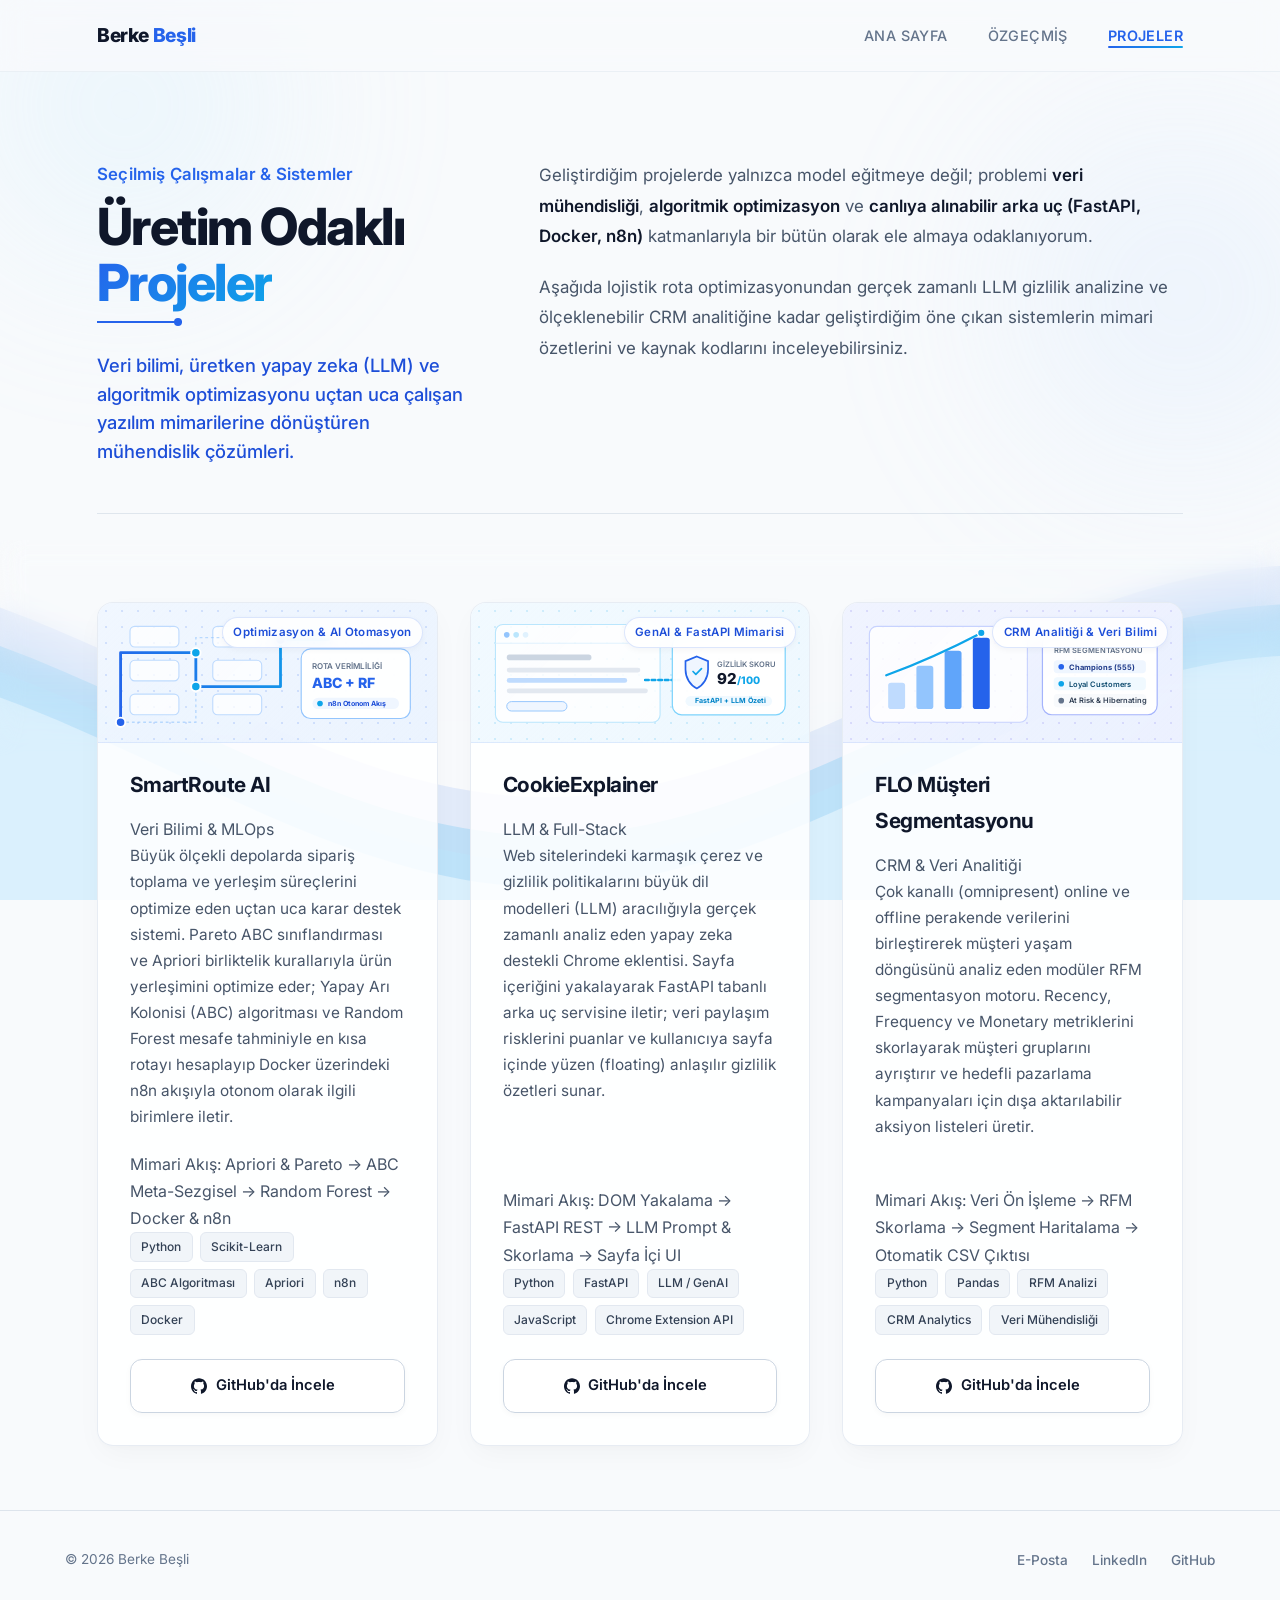
==== commit 35e49f3a: "Revise project descriptions and categories in projects.html Updated project descriptions and categor" ====
--- a/projects.html
+++ b/projects.html
@@ -5,27 +5,29 @@
     <meta name="viewport" content="width=device-width, initial-scale=1.0">
 
     <title>Projeler - Berke Beşli</title>
-    <meta name="description" content="Veri bilimi, yapay zeka otomasyonları ve modern yazılım mimarileri kullanılarak geliştirilmiş makine öğrenmesi projeleri.">
+    <meta name="description" content="Veri bilimi, yapay zeka otomasyonları, LLM tabanlı sistemler ve modern yazılım mimarileri kullanılarak geliştirilmiş mühendislik projeleri.">
     <link rel="canonical" href="https://berkebesli.github.io/projects.html">
 
     <!-- Open Graph (Sosyal Medya Paylaşımları İçin) -->
     <meta property="og:type" content="website">
     <meta property="og:title" content="Projeler - Berke Beşli">
-    <meta property="og:description" content="Veri bilimi, yapay zeka otomasyonları ve modern yazılım mimarileri kullanılarak geliştirilmiş makine öğrenmesi projeleri.">
+    <meta property="og:description" content="Veri bilimi, yapay zeka otomasyonları, LLM tabanlı sistemler ve modern yazılım mimarileri kullanılarak geliştirilmiş mühendislik projeleri.">
     <meta property="og:url" content="https://berkebesli.github.io/projects.html">
-    <!-- <meta property="og:image" content="https://berkebesli.github.io/images/og-image.jpg"> -->
-    <!-- <link rel="icon" type="image/x-icon" href="images/favicon.ico"> -->
-
-    <!-- Performans (Phase 5) -->
+
+    <!-- Performans -->
     <link rel="preconnect" href="https://fonts.googleapis.com">
     <link rel="preconnect" href="https://fonts.gstatic.com" crossorigin>
 
     <link rel="stylesheet" href="css/style.css">
-    <link href="https://fonts.googleapis.com/css2?family=Inter:wght@300;400;500;600;700&display=swap" rel="stylesheet">
+    <link href="https://fonts.googleapis.com/css2?family=Inter:wght@300;400;500;600;700;800&display=swap" rel="stylesheet">
 </head>
 <body>
     <a href="#main-content" class="skip-link">İçeriğe geç</a>
+
+    <!-- Arka Plan Dalgaları ve Ambiyans Işıkları (Diğer sayfalarla tam uyumlu) -->
     <div class="premium-wave-bg" aria-hidden="true">
+        <div class="ambient-glow glow-top-left"></div>
+        <div class="ambient-glow glow-top-right"></div>
         <svg class="editorial-waves" xmlns="http://www.w3.org/2000/svg" xmlns:xlink="http://www.w3.org/1999/xlink"
         viewBox="0 24 150 28" preserveAspectRatio="none" shape-rendering="auto">
             <defs>
@@ -56,40 +58,92 @@
     </nav>
 
     <main id="main-content">
-        <h1 class="page-title">PROJELER</h1>
-
-        <section class="resume-summary-card">
-            <h2>Öne Çıkan Çalışmalar</h2>
-            <p>
-                Gerçek dünya problemlerine veri odaklı ve algoritmik çözümler sunan çalışmalar. Veri bilimi, yapay zeka otomasyonları ve modern yazılım mimarileri kullanılarak geliştirilmiş projelere ait örnekler aşağıda yer almaktadır.
-            </p>
+        <!-- Editoryal Üst Başlık Bölümü (index.html ve resume.html ile aynı dilde) -->
+        <section class="resume-intro-open reveal">
+            <div class="resume-intro-header">
+                <span class="section-kicker">Seçilmiş Çalışmalar &amp; Sistemler</span>
+                <h1 class="editorial-title">Üretim Odaklı <span class="text-gradient">Projeler</span></h1>
+                <div class="heading-line-dot"></div>
+                <p class="about-tagline">
+                    Veri bilimi, üretken yapay zeka (LLM) ve algoritmik optimizasyonu uçtan uca çalışan yazılım mimarilerine dönüştüren mühendislik çözümleri.
+                </p>
+            </div>
+            <div class="resume-intro-text">
+                <p>
+                    Geliştirdiğim projelerde yalnızca model eğitmeye değil; problemi <strong>veri mühendisliği</strong>, <strong>algoritmik optimizasyon</strong> ve <strong>canlıya alınabilir arka uç (FastAPI, Docker, n8n)</strong> katmanlarıyla bir bütün olarak ele almaya odaklanıyorum.
+                </p>
+                <p>
+                    Aşağıda lojistik rota optimizasyonundan gerçek zamanlı LLM gizlilik analizine ve ölçeklenebilir CRM analitiğine kadar geliştirdiğim öne çıkan sistemlerin mimari özetlerini ve kaynak kodlarını inceleyebilirsiniz.
+                </p>
+            </div>
         </section>
 
-        <section class="resume-main-card">
+        <!-- Proje Kartları Bölümü -->
+        <section class="projects-open-section reveal">
             <div class="projects-grid">
 
-                <!-- Proje 1: SmartRoute AI -->
+                <!-- PROJE 1: SmartRoute AI -->
                 <article class="project-inner-card">
                     <div class="project-visual-banner banner-route" aria-hidden="true">
-                        <span class="project-category-badge">Optimizasyon &amp; Otomasyon</span>
-                        <div class="banner-icon-wrapper">
-                            <svg viewBox="0 0 24 24" fill="none" stroke="currentColor" stroke-width="1.75" stroke-linecap="round" stroke-linejoin="round">
-                                <circle cx="6" cy="19" r="3"></circle>
-                                <path d="M9 19h8.5a3.5 3.5 0 0 0 0-7h-11a3.5 3.5 0 0 1 0-7H15"></path>
-                                <circle cx="18" cy="5" r="3"></circle>
-                            </svg>
-                        </div>
+                        <span class="project-category-badge">Optimizasyon &amp; AI Otomasyon</span>
+                        <!-- Özgün SVG İllüstrasyonu: Depo Izgarası ve Otonom Rota Optimizasyonu -->
+                        <svg class="project-illustration" viewBox="0 0 360 155" fill="none" xmlns="http://www.w3.org/2000/svg">
+                            <!-- Depo Raf Blokları -->
+                            <rect x="34" y="28" width="52" height="22" rx="5" fill="#ffffff" fill-opacity="0.75" stroke="#bfdbfe" stroke-width="1.2"/>
+                            <rect x="34" y="64" width="52" height="22" rx="5" fill="#ffffff" fill-opacity="0.75" stroke="#bfdbfe" stroke-width="1.2"/>
+                            <rect x="34" y="100" width="52" height="22" rx="5" fill="#ffffff" fill-opacity="0.75" stroke="#bfdbfe" stroke-width="1.2"/>
+                            <rect x="122" y="28" width="52" height="22" rx="5" fill="#ffffff" fill-opacity="0.75" stroke="#bfdbfe" stroke-width="1.2"/>
+                            <rect x="122" y="64" width="52" height="22" rx="5" fill="#ffffff" fill-opacity="0.75" stroke="#bfdbfe" stroke-width="1.2"/>
+                            <rect x="122" y="100" width="52" height="22" rx="5" fill="#ffffff" fill-opacity="0.75" stroke="#bfdbfe" stroke-width="1.2"/>
+
+                            <!-- Arka Plan Alternatif Rotalar -->
+                            <path d="M24 130 L104 130 L104 40 L194 40" stroke="#93c5fd" stroke-width="1.5" stroke-dasharray="3 3" opacity="0.6"/>
+
+                            <!-- Optimum Aktif Rota (Hover ile canlanan çizgi) -->
+                            <path class="svg-animated-path" d="M24 130 L24 56 L104 56 L104 92 L194 92 L194 42 L245 42" stroke="url(#routeGrad)" stroke-width="3" stroke-linecap="round" stroke-linejoin="round"/>
+
+                            <!-- Rota Düğümleri (Nodes) -->
+                            <circle cx="24" cy="130" r="5" fill="#2563eb" stroke="#ffffff" stroke-width="2"/>
+                            <circle cx="104" cy="56" r="5" fill="#0ea5e9" stroke="#ffffff" stroke-width="2"/>
+                            <circle cx="104" cy="92" r="5" fill="#0ea5e9" stroke="#ffffff" stroke-width="2"/>
+                            <circle cx="194" cy="42" r="5.5" fill="#2563eb" stroke="#ffffff" stroke-width="2"/>
+
+                            <!-- Sağ Bilgi Kartı: ABC & n8n Metrik Kutusu -->
+                            <g class="svg-floating-card" transform="translate(216, 52)">
+                                <rect x="0" y="0" width="116" height="74" rx="10" fill="#ffffff" fill-opacity="0.95" stroke="#93c5fd" stroke-width="1.2"/>
+                                <text x="12" y="21" fill="#64748b" font-size="8.5" font-weight="600" font-family="Inter, sans-serif">ROTA VERİMLİLİĞİ</text>
+                                <text x="12" y="42" fill="#2563eb" font-size="15" font-weight="800" font-family="Inter, sans-serif">ABC + RF</text>
+                                <rect x="12" y="52" width="92" height="12" rx="6" fill="#eff6ff"/>
+                                <circle cx="20" cy="58" r="3" fill="#0ea5e9"/>
+                                <text x="28" y="61" fill="#1d4ed8" font-size="7.5" font-weight="700" font-family="Inter, sans-serif">n8n Otonom Akış</text>
+                            </g>
+
+                            <defs>
+                                <linearGradient id="routeGrad" x1="24" y1="130" x2="245" y2="42" gradientUnits="userSpaceOnUse">
+                                    <stop stop-color="#2563eb"/>
+                                    <stop offset="1" stop-color="#0ea5e9"/>
+                                </linearGradient>
+                            </defs>
+                        </svg>
                     </div>
 
                     <div class="project-card-body">
-                        <h3>SmartRoute AI</h3>
+                        <div class="project-title-row">
+                            <h3>SmartRoute AI</h3>
+                            <span class="project-role-tag">Veri Bilimi &amp; MLOps</span>
+                        </div>
                         <p class="timeline-desc">
-                            Büyük şirketlerin depolarında lojistik ve toplama süreçlerini optimize eden yapay zeka destekli proje. Apriori analizi ve Yapay Arı Kolonisi (ABC) algoritması ile özellik mühendisliği uygulanarak, n8n üzerinde çalışan otonom bir rota optimizasyonu projesidir.
+                            Büyük ölçekli depolarda sipariş toplama ve yerleşim süreçlerini optimize eden uçtan uca karar destek sistemi. Pareto ABC sınıflandırması ve Apriori birliktelik kurallarıyla ürün yerleşimini optimize eder; Yapay Arı Kolonisi (ABC) algoritması ve Random Forest mesafe tahminiyle en kısa rotayı hesaplayıp Docker üzerindeki n8n akışıyla otonom olarak ilgili birimlere iletir.
                         </p>
+                        <div class="project-pipeline-box">
+                            <span class="pipeline-label">Mimari Akış:</span>
+                            <span class="pipeline-steps">Apriori &amp; Pareto &rarr; ABC Meta-Sezgisel &rarr; Random Forest &rarr; Docker &amp; n8n</span>
+                        </div>
                         <div class="project-tech-stack" aria-label="Kullanılan teknolojiler">
                             <span class="tech-pill">Python</span>
+                            <span class="tech-pill">Scikit-Learn</span>
+                            <span class="tech-pill">ABC Algoritması</span>
                             <span class="tech-pill">Apriori</span>
-                            <span class="tech-pill">ABC Algoritması</span>
                             <span class="tech-pill">n8n</span>
                             <span class="tech-pill">Docker</span>
                         </div>
@@ -103,29 +157,62 @@
                     </div>
                 </article>
 
-                <!-- Proje 2: CookieExplainer -->
+                <!-- PROJE 2: CookieExplainer -->
                 <article class="project-inner-card">
                     <div class="project-visual-banner banner-privacy" aria-hidden="true">
-                        <span class="project-category-badge">GenAI &amp; Tarayıcı Eklentisi</span>
-                        <div class="banner-icon-wrapper">
-                            <svg viewBox="0 0 24 24" fill="none" stroke="currentColor" stroke-width="1.75" stroke-linecap="round" stroke-linejoin="round">
-                                <path d="M12 22s8-4 8-10V5l-8-3-8 3v7c0 6 8 10 8 10z"></path>
-                                <path d="m9 12 2 2 4-4"></path>
-                            </svg>
-                        </div>
+                        <span class="project-category-badge">GenAI &amp; FastAPI Mimarisi</span>
+                        <!-- Özgün SVG İllüstrasyonu: Tarayıcı Penceresi + LLM Gizlilik Skoru Kalkanı -->
+                        <svg class="project-illustration" viewBox="0 0 360 155" fill="none" xmlns="http://www.w3.org/2000/svg">
+                            <!-- Sol Tarayıcı Penceresi -->
+                            <rect x="26" y="26" width="175" height="104" rx="8" fill="#ffffff" fill-opacity="0.82" stroke="#bae6fd" stroke-width="1.2"/>
+                            <circle cx="38" cy="37" r="3" fill="#93c5fd"/>
+                            <circle cx="48" cy="37" r="3" fill="#bae6fd"/>
+                            <circle cx="58" cy="37" r="3" fill="#e0f2fe"/>
+                            <line x1="26" y1="46" x2="201" y2="46" stroke="#e0f2fe" stroke-width="1.2"/>
+
+                            <!-- Taranan Politika Metin Çizgileri -->
+                            <rect x="38" y="58" width="90" height="6" rx="3" fill="#cbd5e1"/>
+                            <rect x="38" y="72" width="142" height="5" rx="2.5" fill="#e2e8f0"/>
+                            <rect x="38" y="83" width="128" height="5" rx="2.5" fill="#bfdbfe"/>
+                            <rect x="38" y="94" width="150" height="5" rx="2.5" fill="#e2e8f0"/>
+                            <rect x="38" y="108" width="64" height="10" rx="5" fill="#eff6ff" stroke="#93c5fd" stroke-width="1"/>
+
+                            <!-- LLM Bağlantı Akışı -->
+                            <path class="svg-animated-path" d="M185 85 L222 85" stroke="#0ea5e9" stroke-width="2.5" stroke-dasharray="4 3" stroke-linecap="round"/>
+
+                            <!-- Sağ Yüzen LLM Analiz Kartı -->
+                            <g class="svg-floating-card" transform="translate(214, 38)">
+                                <rect x="0" y="0" width="120" height="84" rx="10" fill="#ffffff" fill-opacity="0.96" stroke="#7dd3fc" stroke-width="1.3"/>
+                                <!-- Kalkan İkonu -->
+                                <path d="M26 22 L38 27 V36 C38 45 32.8 52.8 26 56 C19.2 52.8 14 45 14 36 V27 L26 22 Z" fill="#eff6ff" stroke="#2563eb" stroke-width="1.8"/>
+                                <path d="M22 38 L25 41 L31 35" stroke="#0ea5e9" stroke-width="1.8" stroke-linecap="round" stroke-linejoin="round"/>
+                                <!-- Skor ve LLM Etiketi -->
+                                <text x="48" y="33" fill="#64748b" font-size="8" font-weight="600" font-family="Inter, sans-serif">GİZLİLİK SKORU</text>
+                                <text x="48" y="51" fill="#0f172a" font-size="16" font-weight="800" font-family="Inter, sans-serif">92<tspan fill="#0ea5e9" font-size="11">/100</tspan></text>
+                                <rect x="14" y="64" width="92" height="11" rx="5.5" fill="#f0f9ff"/>
+                                <text x="24" y="72" fill="#0284c7" font-size="7.5" font-weight="700" font-family="Inter, sans-serif">FastAPI + LLM Özeti</text>
+                            </g>
+                        </svg>
                     </div>
 
                     <div class="project-card-body">
-                        <h3>CookieExplainer</h3>
+                        <div class="project-title-row">
+                            <h3>CookieExplainer</h3>
+                            <span class="project-role-tag">LLM &amp; Full-Stack</span>
+                        </div>
                         <p class="timeline-desc">
-                            Web sitelerindeki karmaşık çerez ve gizlilik politikalarını büyük dil modelleri (LLM) desteğiyle gerçek zamanlı analiz eden Chrome eklentisi. FastAPI tabanlı arka uç mimarisiyle gizlilik risk skorlarını hesaplar ve sayfa içinde anlaşılır özetler sunar.
+                            Web sitelerindeki karmaşık çerez ve gizlilik politikalarını büyük dil modelleri (LLM) aracılığıyla gerçek zamanlı analiz eden yapay zeka destekli Chrome eklentisi. Sayfa içeriğini yakalayarak FastAPI tabanlı arka uç servisine iletir; veri paylaşım risklerini puanlar ve kullanıcıya sayfa içinde yüzen (floating) anlaşılır gizlilik özetleri sunar.
                         </p>
+                        <div class="project-pipeline-box">
+                            <span class="pipeline-label">Mimari Akış:</span>
+                            <span class="pipeline-steps">DOM Yakalama &rarr; FastAPI REST &rarr; LLM Prompt &amp; Skorlama &rarr; Sayfa İçi UI</span>
+                        </div>
                         <div class="project-tech-stack" aria-label="Kullanılan teknolojiler">
                             <span class="tech-pill">Python</span>
                             <span class="tech-pill">FastAPI</span>
                             <span class="tech-pill">LLM / GenAI</span>
                             <span class="tech-pill">JavaScript</span>
-                            <span class="tech-pill">Chrome Extension</span>
+                            <span class="tech-pill">Chrome Extension API</span>
                         </div>
                     </div>
 
@@ -137,30 +224,61 @@
                     </div>
                 </article>
 
-                <!-- Proje 3: FLO Müşteri Segmentasyonu -->
+                <!-- PROJE 3: FLO Müşteri Segmentasyonu -->
                 <article class="project-inner-card">
                     <div class="project-visual-banner banner-crm" aria-hidden="true">
-                        <span class="project-category-badge">Veri Bilimi &amp; CRM</span>
-                        <div class="banner-icon-wrapper">
-                            <svg viewBox="0 0 24 24" fill="none" stroke="currentColor" stroke-width="1.75" stroke-linecap="round" stroke-linejoin="round">
-                                <path d="M3 3v18h18"></path>
-                                <path d="M18 17V9"></path>
-                                <path d="M13 17V5"></path>
-                                <path d="M8 17v-3"></path>
-                            </svg>
-                        </div>
+                        <span class="project-category-badge">CRM Analitiği &amp; Veri Bilimi</span>
+                        <!-- Özgün SVG İllüstrasyonu: RFM Segmentasyon Matrisi ve Kümeleme Grafiği -->
+                        <svg class="project-illustration" viewBox="0 0 360 155" fill="none" xmlns="http://www.w3.org/2000/svg">
+                            <!-- Analitik Grafik Çerçevesi -->
+                            <rect x="28" y="28" width="168" height="102" rx="8" fill="#ffffff" fill-opacity="0.82" stroke="#c7d2fe" stroke-width="1.2"/>
+                            <!-- Sütun Grafikleri (RFM Metrikleri) -->
+                            <rect x="48" y="88" width="18" height="28" rx="3" fill="#bfdbfe"/>
+                            <rect x="78" y="70" width="18" height="46" rx="3" fill="#93c5fd"/>
+                            <rect x="108" y="54" width="18" height="62" rx="3" fill="#60a5fa"/>
+                            <rect x="138" y="40" width="18" height="76" rx="3" fill="#2563eb"/>
+                            <!-- Trend Eğrisi -->
+                            <path class="svg-animated-path" d="M46 80 Q95 62 147 35" stroke="#0ea5e9" stroke-width="2.5" stroke-linecap="round"/>
+                            <circle cx="147" cy="35" r="4" fill="#0ea5e9" stroke="#ffffff" stroke-width="1.5"/>
+
+                            <!-- Sağ Yüzen RFM Segment Kartı -->
+                            <g class="svg-floating-card" transform="translate(212, 36)">
+                                <rect x="0" y="0" width="122" height="86" rx="10" fill="#ffffff" fill-opacity="0.96" stroke="#a5b4fc" stroke-width="1.3"/>
+                                <text x="12" y="20" fill="#64748b" font-size="8" font-weight="600" font-family="Inter, sans-serif">RFM SEGMENTASYONU</text>
+                                <!-- Segment Satırları -->
+                                <rect x="12" y="28" width="98" height="14" rx="4" fill="#eff6ff"/>
+                                <circle cx="20" cy="35" r="3" fill="#2563eb"/>
+                                <text x="28" y="38" fill="#1e3a8a" font-size="8" font-weight="700" font-family="Inter, sans-serif">Champions (555)</text>
+
+                                <rect x="12" y="46" width="98" height="14" rx="4" fill="#f0f9ff"/>
+                                <circle cx="20" cy="53" r="3" fill="#0ea5e9"/>
+                                <text x="28" y="56" fill="#0c4a6e" font-size="8" font-weight="600" font-family="Inter, sans-serif">Loyal Customers</text>
+
+                                <rect x="12" y="64" width="98" height="14" rx="4" fill="#f8fafc"/>
+                                <circle cx="20" cy="71" r="3" fill="#64748b"/>
+                                <text x="28" y="74" fill="#334155" font-size="8" font-weight="600" font-family="Inter, sans-serif">At Risk &amp; Hibernating</text>
+                            </g>
+                        </svg>
                     </div>
 
                     <div class="project-card-body">
-                        <h3>FLO Müşteri Segmentasyonu</h3>
+                        <div class="project-title-row">
+                            <h3>FLO Müşteri Segmentasyonu</h3>
+                            <span class="project-role-tag">CRM &amp; Veri Analitiği</span>
+                        </div>
                         <p class="timeline-desc">
-                            FLO'nun online ve offline satış verileri birleştirilerek Recency, Frequency ve Monetary metriklerine dayalı kural tabanlı bir RFM segmentasyon modeli geliştirilmiştir. Hedefli pazarlama kampanyaları için kullanıma hazır müşteri ID listeleri üretmektedir ve başka projelere uygun olacak şekilde düzenlenebilir.
+                            Çok kanallı (omnipresent) online ve offline perakende verilerini birleştirerek müşteri yaşam döngüsünü analiz eden modüler RFM segmentasyon motoru. Recency, Frequency ve Monetary metriklerini skorlayarak müşteri gruplarını ayrıştırır ve hedefli pazarlama kampanyaları için dışa aktarılabilir aksiyon listeleri üretir.
                         </p>
+                        <div class="project-pipeline-box">
+                            <span class="pipeline-label">Mimari Akış:</span>
+                            <span class="pipeline-steps">Veri Ön İşleme &rarr; RFM Skorlama &rarr; Segment Haritalama &rarr; Otomatik CSV Çıktısı</span>
+                        </div>
                         <div class="project-tech-stack" aria-label="Kullanılan teknolojiler">
                             <span class="tech-pill">Python</span>
                             <span class="tech-pill">Pandas</span>
                             <span class="tech-pill">RFM Analizi</span>
                             <span class="tech-pill">CRM Analytics</span>
+                            <span class="tech-pill">Veri Mühendisliği</span>
                         </div>
                     </div>
 
--- a/css/style.css
+++ b/css/style.css
@@ -152,25 +152,6 @@
     margin-bottom: 2rem;
 }
 
-/* Projeler sayfasındaki mevcut kartların uyumu */
-.project-inner-card {
-    background: rgba(255, 255, 255, 0.85);
-    backdrop-filter: blur(10px);
-    border-radius: 16px;
-    padding: 2rem;
-    box-shadow: 0 4px 6px -1px rgba(0, 0, 0, 0.02), 0 10px 30px -5px rgba(15, 23, 42, 0.04);
-    border: 1px solid rgba(226, 232, 240, 0.8);
-    transition: transform 0.3s ease, box-shadow 0.3s ease, border-color 0.3s ease;
-    display: flex;
-    flex-direction: column;
-}
-
-.project-inner-card:hover {
-    transform: translateY(-4px);
-    box-shadow: 0 12px 35px -10px rgba(37, 99, 235, 0.12);
-    border-color: #93c5fd;
-}
-
 .page-title {
     text-align: center;
     font-size: 2.5rem;
@@ -216,6 +197,7 @@
 .btn-outline, .contact-btn {
     background-color: rgba(255, 255, 255, 0.75);
     backdrop-filter: blur(8px);
+    -webkit-backdrop-filter: blur(8px);
     color: var(--text-dark);
     border: 1px solid #cbd5e1;
     box-shadow: 0 2px 6px rgba(15, 23, 42, 0.03);
@@ -227,6 +209,17 @@
     color: var(--accent-primary);
     transform: translateY(-3px);
     box-shadow: 0 8px 20px rgba(37, 99, 235, 0.1);
+}
+
+.btn-icon {
+    flex-shrink: 0;
+}
+
+.btn-outline.btn-disabled {
+    opacity: 0.55;
+    cursor: not-allowed;
+    pointer-events: none;
+    background-color: #f8fafc;
 }
 
 /* --- 5. ANA SAYFA KUTUSUZ (OPEN) DÜZENİ --- */
@@ -319,7 +312,7 @@
     transform: scale(1.06);
 }
 
-/* Dikey Kapsül (Pill) Teknoloji Şeridi */
+/* Ana Sayfa Dikey Kapsül (Pill) Teknoloji Şeridi */
 .tech-pills-section {
     padding: 1rem 0;
 }
@@ -330,7 +323,7 @@
     gap: 1.5rem;
 }
 
-.tech-pill {
+.tech-pills-wrapper .tech-pill {
     background: rgba(255, 255, 255, 0.65);
     backdrop-filter: blur(12px);
     -webkit-backdrop-filter: blur(12px);
@@ -345,7 +338,7 @@
     box-shadow: 0 8px 24px -8px rgba(15, 23, 42, 0.04);
 }
 
-.tech-pill:hover {
+.tech-pills-wrapper .tech-pill:hover {
     transform: translateY(-8px);
     background: #ffffff;
     border-color: var(--accent-primary);
@@ -365,7 +358,7 @@
     transition: all 0.35s ease;
 }
 
-.tech-pill:hover .pill-icon-circle {
+.tech-pills-wrapper .tech-pill:hover .pill-icon-circle {
     background: linear-gradient(135deg, var(--accent-primary) 0%, var(--accent-secondary) 100%);
     color: #ffffff;
     transform: scale(1.08);
@@ -674,40 +667,174 @@
     border-radius: 999px;
 }
 
-/* --- 7. PROJELER SAYFASI GRID --- */
+/* --- 7. PROJELER SAYFASI VE PROJE KARTLARI --- */
+.resume-summary-card {
+    max-width: 780px;
+    margin: 0 auto 3.5rem;
+    text-align: center;
+}
+
+.resume-summary-card h2 {
+    font-size: 1.5rem;
+    margin-bottom: 0.75rem;
+}
+
+.resume-summary-card p {
+    font-size: 1.05rem;
+    color: var(--text-body);
+}
+
 .projects-grid {
     display: grid;
     grid-template-columns: repeat(3, 1fr);
     gap: 2rem;
 }
 
+.project-inner-card {
+    background: rgba(255, 255, 255, 0.85);
+    backdrop-filter: blur(10px);
+    -webkit-backdrop-filter: blur(10px);
+    border-radius: 16px;
+    padding: 2rem;
+    box-shadow: 0 4px 6px -1px rgba(0, 0, 0, 0.02), 0 10px 30px -5px rgba(15, 23, 42, 0.04);
+    border: 1px solid rgba(226, 232, 240, 0.8);
+    transition: transform 0.3s ease, box-shadow 0.3s ease, border-color 0.3s ease;
+    display: flex;
+    flex-direction: column;
+    justify-content: space-between;
+    overflow: hidden;
+}
+
+.project-inner-card:hover {
+    transform: translateY(-4px);
+    box-shadow: 0 12px 35px -10px rgba(37, 99, 235, 0.12);
+    border-color: #93c5fd;
+}
+
+/* Kart Üstü Konsept Kapak Alanı (2rem kart dolgusuna tam sıfırlanmış) */
+.project-visual-banner {
+    position: relative;
+    height: 140px;
+    margin: -2rem -2rem 1.5rem -2rem;
+    display: flex;
+    align-items: center;
+    justify-content: center;
+    border-bottom: 1px solid rgba(37, 99, 235, 0.1);
+    background-color: #f8fafc;
+    background-image: radial-gradient(rgba(37, 99, 235, 0.14) 1px, transparent 1px);
+    background-size: 16px 16px;
+    overflow: hidden;
+    transition: background-color 0.35s ease;
+}
+
+.banner-route {
+    background:
+        radial-gradient(rgba(37, 99, 235, 0.15) 1px, transparent 1px),
+        linear-gradient(135deg, rgba(239, 246, 255, 0.9) 0%, rgba(219, 234, 254, 0.55) 100%);
+    background-size: 16px 16px, 100% 100%;
+}
+
+.banner-privacy {
+    background:
+        radial-gradient(rgba(14, 165, 233, 0.15) 1px, transparent 1px),
+        linear-gradient(135deg, rgba(240, 249, 255, 0.9) 0%, rgba(224, 242, 254, 0.55) 100%);
+    background-size: 16px 16px, 100% 100%;
+}
+
+.banner-crm {
+    background:
+        radial-gradient(rgba(79, 70, 229, 0.14) 1px, transparent 1px),
+        linear-gradient(135deg, rgba(238, 242, 255, 0.9) 0%, rgba(224, 231, 255, 0.55) 100%);
+    background-size: 16px 16px, 100% 100%;
+}
+
+/* Sağ Üst Kategori Rozeti */
+.project-category-badge {
+    position: absolute;
+    top: 0.85rem;
+    right: 0.85rem;
+    font-size: 0.72rem;
+    font-weight: 600;
+    letter-spacing: 0.03em;
+    color: var(--accent-text);
+    background: rgba(255, 255, 255, 0.88);
+    backdrop-filter: blur(6px);
+    -webkit-backdrop-filter: blur(6px);
+    padding: 0.3rem 0.65rem;
+    border-radius: 999px;
+    border: 1px solid rgba(37, 99, 235, 0.16);
+    box-shadow: 0 2px 6px rgba(15, 23, 42, 0.04);
+}
+
+/* Merkezdeki İkon Kutusu */
+.banner-icon-wrapper {
+    width: 54px;
+    height: 54px;
+    border-radius: 14px;
+    background: rgba(255, 255, 255, 0.92);
+    border: 1px solid rgba(37, 99, 235, 0.18);
+    box-shadow: 0 8px 20px -4px rgba(37, 99, 235, 0.14);
+    display: flex;
+    align-items: center;
+    justify-content: center;
+    color: var(--accent-primary);
+    transition: transform 0.35s cubic-bezier(0.22, 1, 0.36, 1), box-shadow 0.35s ease;
+}
+
+.banner-icon-wrapper svg {
+    width: 26px;
+    height: 26px;
+}
+
+.project-inner-card:hover .banner-icon-wrapper {
+    transform: translateY(-4px) scale(1.06);
+    box-shadow: 0 12px 24px -4px rgba(37, 99, 235, 0.24);
+}
+
+/* Kart Gövdesi ve Teknoloji Rozetleri */
+.project-card-body {
+    flex: 1;
+    display: flex;
+    flex-direction: column;
+}
+
 .project-inner-card h3 {
     font-size: 1.3rem;
-    margin-bottom: 1rem;
-}
-
-.project-inner-card .timeline-desc {
-    flex-grow: 1;
-    margin-bottom: 2.5rem;
+    margin-bottom: 0.85rem;
+}
+
+.project-card-body .timeline-desc {
+    flex: 1;
+    margin-bottom: 1.25rem;
+    font-size: 0.96rem;
+}
+
+.project-tech-stack {
+    display: flex;
+    flex-wrap: wrap;
+    gap: 0.45rem;
+    margin-bottom: 1.5rem;
+}
+
+.project-tech-stack .tech-pill {
+    font-size: 0.75rem;
+    font-weight: 500;
+    color: #334155;
+    background: #f1f5f9;
+    border: 1px solid #e2e8f0;
+    padding: 0.22rem 0.65rem;
+    border-radius: 6px;
+    transition: background-color 0.2s ease, color 0.2s ease, border-color 0.2s ease;
+}
+
+.project-inner-card:hover .project-tech-stack .tech-pill {
+    background: #eff6ff;
+    color: #1e40af;
+    border-color: #bfdbfe;
 }
 
 .project-footer .btn-outline {
-    display: flex;
-    align-items: center;
-    justify-content: center;
-    gap: 0.5rem;
     width: 100%;
-}
-
-.btn-icon {
-    flex-shrink: 0;
-}
-
-.btn-outline.btn-disabled {
-    opacity: 0.55;
-    cursor: not-allowed;
-    pointer-events: none;
-    background-color: #f8fafc;
 }
 
 /* --- 8. ZARİF ARKA PLAN DALGALARI & AMBİYANS IŞIĞI --- */
@@ -890,7 +1017,7 @@
         gap: 3.5rem;
     }
     .resume-column {
-        display: contents; /* Sütun sarmalayıcılarını devre dışı bırakıp iç blokları doğrudan sıralar */
+        display: contents;
     }
     .block-experience   { order: 1; }
     .block-education    { order: 2; }
@@ -1016,131 +1143,3 @@
         transform: none !important;
     }
 }
-
-/* ==========================================================================
-   PROJE KARTLARI: KONSEPT KAPAKLAR VE TEKNOLOJİ ETİKETLERİ
-   ========================================================================== */
-
-.project-inner-card {
-    display: flex;
-    flex-direction: column;
-    justify-content: space-between;
-    overflow: hidden;
-}
-
-/* Kart Üstü Konsept Kapak Alanı */
-.project-visual-banner {
-    position: relative;
-    height: 135px;
-    margin: -1.5rem -1.5rem 1.25rem -1.5rem;
-    display: flex;
-    align-items: center;
-    justify-content: center;
-    border-bottom: 1px solid rgba(37, 99, 235, 0.1);
-    background-color: #f8fafc;
-    background-image: radial-gradient(rgba(37, 99, 235, 0.14) 1px, transparent 1px);
-    background-size: 16px 16px;
-    overflow: hidden;
-    transition: background-color 0.35s ease;
-}
-
-/* Her proje için hafif ton farklılığı */
-.banner-route {
-    background:
-        radial-gradient(rgba(37, 99, 235, 0.15) 1px, transparent 1px),
-        linear-gradient(135deg, rgba(239, 246, 255, 0.9) 0%, rgba(219, 234, 254, 0.55) 100%);
-    background-size: 16px 16px, 100% 100%;
-}
-
-.banner-privacy {
-    background:
-        radial-gradient(rgba(14, 165, 233, 0.15) 1px, transparent 1px),
-        linear-gradient(135deg, rgba(240, 249, 255, 0.9) 0%, rgba(224, 242, 254, 0.55) 100%);
-    background-size: 16px 16px, 100% 100%;
-}
-
-.banner-crm {
-    background:
-        radial-gradient(rgba(79, 70, 229, 0.14) 1px, transparent 1px),
-        linear-gradient(135deg, rgba(238, 242, 255, 0.9) 0%, rgba(224, 231, 255, 0.55) 100%);
-    background-size: 16px 16px, 100% 100%;
-}
-
-/* Sağ Üst Kategori Rozeti */
-.project-category-badge {
-    position: absolute;
-    top: 0.85rem;
-    right: 0.85rem;
-    font-size: 0.72rem;
-    font-weight: 600;
-    letter-spacing: 0.03em;
-    color: #1d4ed8;
-    background: rgba(255, 255, 255, 0.88);
-    backdrop-filter: blur(6px);
-    -webkit-backdrop-filter: blur(6px);
-    padding: 0.3rem 0.65rem;
-    border-radius: 999px;
-    border: 1px solid rgba(37, 99, 235, 0.16);
-    box-shadow: 0 2px 6px rgba(15, 23, 42, 0.04);
-}
-
-/* Merkezdeki İkon Kutusu */
-.banner-icon-wrapper {
-    width: 54px;
-    height: 54px;
-    border-radius: 14px;
-    background: rgba(255, 255, 255, 0.92);
-    border: 1px solid rgba(37, 99, 235, 0.18);
-    box-shadow: 0 8px 20px -4px rgba(37, 99, 235, 0.14);
-    display: flex;
-    align-items: center;
-    justify-content: center;
-    color: #2563eb;
-    transition: transform 0.35s cubic-bezier(0.22, 1, 0.36, 1), box-shadow 0.35s ease;
-}
-
-.banner-icon-wrapper svg {
-    width: 26px;
-    height: 26px;
-}
-
-.project-inner-card:hover .banner-icon-wrapper {
-    transform: translateY(-4px) scale(1.06);
-    box-shadow: 0 12px 24px -4px rgba(37, 99, 235, 0.24);
-}
-
-/* Kart Gövdesi ve Teknoloji Rozetleri */
-.project-card-body {
-    flex: 1;
-    display: flex;
-    flex-direction: column;
-}
-
-.project-card-body .timeline-desc {
-    flex: 1;
-    margin-bottom: 1.1rem;
-}
-
-.project-tech-stack {
-    display: flex;
-    flex-wrap: wrap;
-    gap: 0.45rem;
-    margin-bottom: 1.25rem;
-}
-
-.tech-pill {
-    font-size: 0.75rem;
-    font-weight: 500;
-    color: #334155;
-    background: #f1f5f9;
-    border: 1px solid #e2e8f0;
-    padding: 0.22rem 0.6rem;
-    border-radius: 6px;
-    transition: background-color 0.2s ease, color 0.2s ease, border-color 0.2s ease;
-}
-
-.project-inner-card:hover .tech-pill {
-    background: #eff6ff;
-    color: #1e40af;
-    border-color: #bfdbfe;
-}
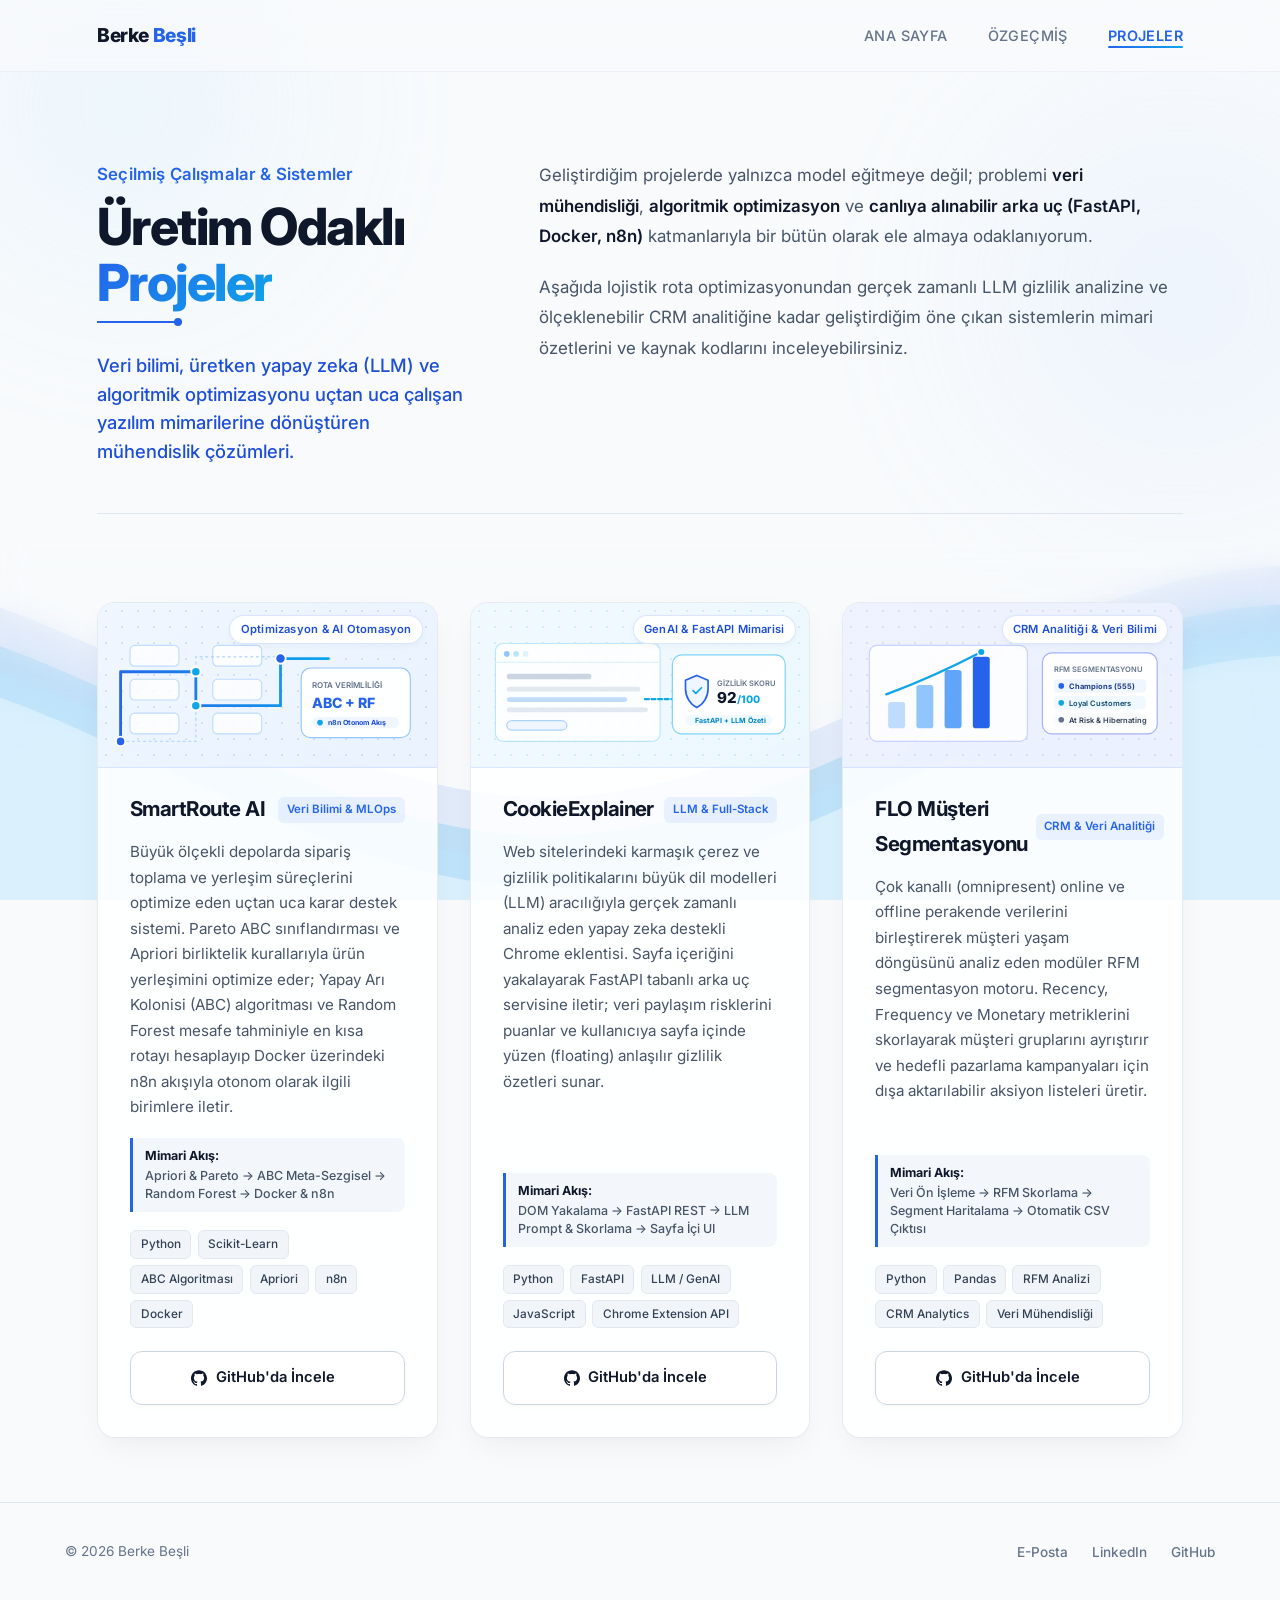
==== commit a34a1bb0: "Clean up comments in projects.html Removed unnecessary comments to improve code clarity." ====
--- a/projects.html
+++ b/projects.html
@@ -8,7 +8,6 @@
     <meta name="description" content="Veri bilimi, yapay zeka otomasyonları, LLM tabanlı sistemler ve modern yazılım mimarileri kullanılarak geliştirilmiş mühendislik projeleri.">
     <link rel="canonical" href="https://berkebesli.github.io/projects.html">
 
-    <!-- Open Graph (Sosyal Medya Paylaşımları İçin) -->
     <meta property="og:type" content="website">
     <meta property="og:title" content="Projeler - Berke Beşli">
     <meta property="og:description" content="Veri bilimi, yapay zeka otomasyonları, LLM tabanlı sistemler ve modern yazılım mimarileri kullanılarak geliştirilmiş mühendislik projeleri.">
@@ -24,7 +23,7 @@
 <body>
     <a href="#main-content" class="skip-link">İçeriğe geç</a>
 
-    <!-- Arka Plan Dalgaları ve Ambiyans Işıkları (Diğer sayfalarla tam uyumlu) -->
+    <!-- Arka Plan Dalgaları ve Ambiyans Işıkları  -->
     <div class="premium-wave-bg" aria-hidden="true">
         <div class="ambient-glow glow-top-left"></div>
         <div class="ambient-glow glow-top-right"></div>
@@ -58,7 +57,7 @@
     </nav>
 
     <main id="main-content">
-        <!-- Editoryal Üst Başlık Bölümü (index.html ve resume.html ile aynı dilde) -->
+        <!-- Editoryal Üst Başlık Bölümü -->
         <section class="resume-intro-open reveal">
             <div class="resume-intro-header">
                 <span class="section-kicker">Seçilmiş Çalışmalar &amp; Sistemler</span>
--- a/css/style.css
+++ b/css/style.css
@@ -1,5 +1,5 @@
 /* ==========================================================================
-   BERKE BEŞLİ - Portfolyo Web Sitesi (Faz 1 & Faz 2: Açık Editoryal Tema)
+   BERKE BEŞLİ - Portfolyo Web Sitesi 
    ========================================================================== */
 
 :root {
@@ -312,7 +312,7 @@
     transform: scale(1.06);
 }
 
-/* Ana Sayfa Dikey Kapsül (Pill) Teknoloji Şeridi */
+/* Ana Sayfa Pill Teknoloji Şeridi */
 .tech-pills-section {
     padding: 1rem 0;
 }
@@ -668,37 +668,26 @@
 }
 
 /* --- 7. PROJELER SAYFASI VE PROJE KARTLARI --- */
-.resume-summary-card {
-    max-width: 780px;
-    margin: 0 auto 3.5rem;
-    text-align: center;
-}
-
-.resume-summary-card h2 {
-    font-size: 1.5rem;
-    margin-bottom: 0.75rem;
-}
-
-.resume-summary-card p {
-    font-size: 1.05rem;
-    color: var(--text-body);
+.projects-open-section {
+    margin-top: 3.5rem;
 }
 
 .projects-grid {
     display: grid;
     grid-template-columns: repeat(3, 1fr);
     gap: 2rem;
+    align-items: stretch;
 }
 
 .project-inner-card {
     background: rgba(255, 255, 255, 0.85);
-    backdrop-filter: blur(10px);
-    -webkit-backdrop-filter: blur(10px);
-    border-radius: 16px;
+    backdrop-filter: blur(12px);
+    -webkit-backdrop-filter: blur(12px);
+    border-radius: 18px;
     padding: 2rem;
-    box-shadow: 0 4px 6px -1px rgba(0, 0, 0, 0.02), 0 10px 30px -5px rgba(15, 23, 42, 0.04);
-    border: 1px solid rgba(226, 232, 240, 0.8);
-    transition: transform 0.3s ease, box-shadow 0.3s ease, border-color 0.3s ease;
+    box-shadow: 0 4px 6px -1px rgba(0, 0, 0, 0.02), 0 12px 32px -6px rgba(15, 23, 42, 0.05);
+    border: 1px solid rgba(226, 232, 240, 0.85);
+    transition: transform 0.35s cubic-bezier(0.16, 1, 0.3, 1), box-shadow 0.35s ease, border-color 0.35s ease;
     display: flex;
     flex-direction: column;
     justify-content: space-between;
@@ -706,123 +695,159 @@
 }
 
 .project-inner-card:hover {
-    transform: translateY(-4px);
-    box-shadow: 0 12px 35px -10px rgba(37, 99, 235, 0.12);
+    transform: translateY(-6px);
+    box-shadow: 0 18px 40px -12px rgba(37, 99, 235, 0.14);
     border-color: #93c5fd;
 }
 
-/* Kart Üstü Konsept Kapak Alanı (2rem kart dolgusuna tam sıfırlanmış) */
+/* Kart Üstü Özgün Sistem İllüstrasyonu Alanı */
 .project-visual-banner {
     position: relative;
-    height: 140px;
+    height: 165px;
     margin: -2rem -2rem 1.5rem -2rem;
     display: flex;
     align-items: center;
     justify-content: center;
-    border-bottom: 1px solid rgba(37, 99, 235, 0.1);
-    background-color: #f8fafc;
-    background-image: radial-gradient(rgba(37, 99, 235, 0.14) 1px, transparent 1px);
-    background-size: 16px 16px;
+    border-bottom: 1px solid rgba(37, 99, 235, 0.12);
     overflow: hidden;
-    transition: background-color 0.35s ease;
 }
 
 .banner-route {
     background:
-        radial-gradient(rgba(37, 99, 235, 0.15) 1px, transparent 1px),
-        linear-gradient(135deg, rgba(239, 246, 255, 0.9) 0%, rgba(219, 234, 254, 0.55) 100%);
+        radial-gradient(rgba(37, 99, 235, 0.14) 1px, transparent 1px),
+        linear-gradient(135deg, rgba(239, 246, 255, 0.95) 0%, rgba(219, 234, 254, 0.6) 100%);
     background-size: 16px 16px, 100% 100%;
 }
 
 .banner-privacy {
     background:
-        radial-gradient(rgba(14, 165, 233, 0.15) 1px, transparent 1px),
-        linear-gradient(135deg, rgba(240, 249, 255, 0.9) 0%, rgba(224, 242, 254, 0.55) 100%);
+        radial-gradient(rgba(14, 165, 233, 0.14) 1px, transparent 1px),
+        linear-gradient(135deg, rgba(240, 249, 255, 0.95) 0%, rgba(224, 242, 254, 0.6) 100%);
     background-size: 16px 16px, 100% 100%;
 }
 
 .banner-crm {
     background:
-        radial-gradient(rgba(79, 70, 229, 0.14) 1px, transparent 1px),
-        linear-gradient(135deg, rgba(238, 242, 255, 0.9) 0%, rgba(224, 231, 255, 0.55) 100%);
+        radial-gradient(rgba(79, 70, 229, 0.13) 1px, transparent 1px),
+        linear-gradient(135deg, rgba(238, 242, 255, 0.95) 0%, rgba(224, 231, 255, 0.6) 100%);
     background-size: 16px 16px, 100% 100%;
+}
+
+/* SVG İllüstrasyon Boyutlandırma ve Hover Mikro-Etkileşimleri */
+.project-illustration {
+    width: 100%;
+    height: 100%;
+    max-width: 360px;
+    padding-top: 14px;
+    transition: transform 0.45s cubic-bezier(0.16, 1, 0.3, 1);
+}
+
+.svg-floating-card {
+    transition: transform 0.45s cubic-bezier(0.16, 1, 0.3, 1);
+}
+
+.project-inner-card:hover .project-illustration {
+    transform: scale(1.02);
+}
+
+.project-inner-card:hover .svg-floating-card {
+    transform: translate(214px, 33px);
 }
 
 /* Sağ Üst Kategori Rozeti */
 .project-category-badge {
     position: absolute;
-    top: 0.85rem;
+    top: 0.75rem;
     right: 0.85rem;
-    font-size: 0.72rem;
+    z-index: 2;
+    font-size: 0.7rem;
     font-weight: 600;
-    letter-spacing: 0.03em;
+    letter-spacing: 0.02em;
     color: var(--accent-text);
-    background: rgba(255, 255, 255, 0.88);
+    background: rgba(255, 255, 255, 0.92);
     backdrop-filter: blur(6px);
     -webkit-backdrop-filter: blur(6px);
-    padding: 0.3rem 0.65rem;
+    padding: 0.25rem 0.65rem;
     border-radius: 999px;
     border: 1px solid rgba(37, 99, 235, 0.16);
     box-shadow: 0 2px 6px rgba(15, 23, 42, 0.04);
 }
 
-/* Merkezdeki İkon Kutusu */
-.banner-icon-wrapper {
-    width: 54px;
-    height: 54px;
-    border-radius: 14px;
-    background: rgba(255, 255, 255, 0.92);
-    border: 1px solid rgba(37, 99, 235, 0.18);
-    box-shadow: 0 8px 20px -4px rgba(37, 99, 235, 0.14);
-    display: flex;
-    align-items: center;
-    justify-content: center;
-    color: var(--accent-primary);
-    transition: transform 0.35s cubic-bezier(0.22, 1, 0.36, 1), box-shadow 0.35s ease;
-}
-
-.banner-icon-wrapper svg {
-    width: 26px;
-    height: 26px;
-}
-
-.project-inner-card:hover .banner-icon-wrapper {
-    transform: translateY(-4px) scale(1.06);
-    box-shadow: 0 12px 24px -4px rgba(37, 99, 235, 0.24);
-}
-
-/* Kart Gövdesi ve Teknoloji Rozetleri */
+/* Kart Başlık Satırı ve Rol Etiketi */
 .project-card-body {
     flex: 1;
     display: flex;
     flex-direction: column;
 }
 
+.project-title-row {
+    display: flex;
+    align-items: center;
+    justify-content: space-between;
+    gap: 0.5rem;
+    margin-bottom: 0.75rem;
+}
+
 .project-inner-card h3 {
-    font-size: 1.3rem;
-    margin-bottom: 0.85rem;
+    font-size: 1.28rem;
+    margin-bottom: 0;
+}
+
+.project-role-tag {
+    font-size: 0.72rem;
+    font-weight: 600;
+    color: var(--accent-primary);
+    background: rgba(37, 99, 235, 0.08);
+    padding: 0.2rem 0.55rem;
+    border-radius: 6px;
+    white-space: nowrap;
 }
 
 .project-card-body .timeline-desc {
     flex: 1;
-    margin-bottom: 1.25rem;
-    font-size: 0.96rem;
-}
-
+    margin-bottom: 1.15rem;
+    font-size: 0.95rem;
+    line-height: 1.68;
+}
+
+/* Mimari Akış (Pipeline) Şeridi */
+.project-pipeline-box {
+    background: rgba(241, 245, 249, 0.85);
+    border-left: 3px solid var(--accent-primary);
+    border-radius: 0 8px 8px 0;
+    padding: 0.55rem 0.75rem;
+    margin-bottom: 1.15rem;
+    font-size: 0.78rem;
+    line-height: 1.45;
+}
+
+.pipeline-label {
+    display: block;
+    font-weight: 700;
+    color: var(--text-dark);
+    margin-bottom: 0.1rem;
+}
+
+.pipeline-steps {
+    color: var(--text-body);
+    font-weight: 500;
+}
+
+/* Teknoloji Etiketleri */
 .project-tech-stack {
     display: flex;
     flex-wrap: wrap;
-    gap: 0.45rem;
-    margin-bottom: 1.5rem;
+    gap: 0.4rem;
+    margin-bottom: 1.4rem;
 }
 
 .project-tech-stack .tech-pill {
-    font-size: 0.75rem;
+    font-size: 0.74rem;
     font-weight: 500;
     color: #334155;
     background: #f1f5f9;
     border: 1px solid #e2e8f0;
-    padding: 0.22rem 0.65rem;
+    padding: 0.2rem 0.6rem;
     border-radius: 6px;
     transition: background-color 0.2s ease, color 0.2s ease, border-color 0.2s ease;
 }
@@ -919,7 +944,7 @@
 }
 
 .hero-container.reveal, .resume-intro-open.reveal { animation-delay: 0.05s; }
-.tech-pills-section.reveal, .resume-open-section.reveal { animation-delay: 0.18s; }
+.tech-pills-section.reveal, .projects-open-section.reveal, .resume-open-section.reveal { animation-delay: 0.18s; }
 .about-open-section.reveal { animation-delay: 0.30s; }
 .contact-open-section.reveal { animation-delay: 0.40s; }
 
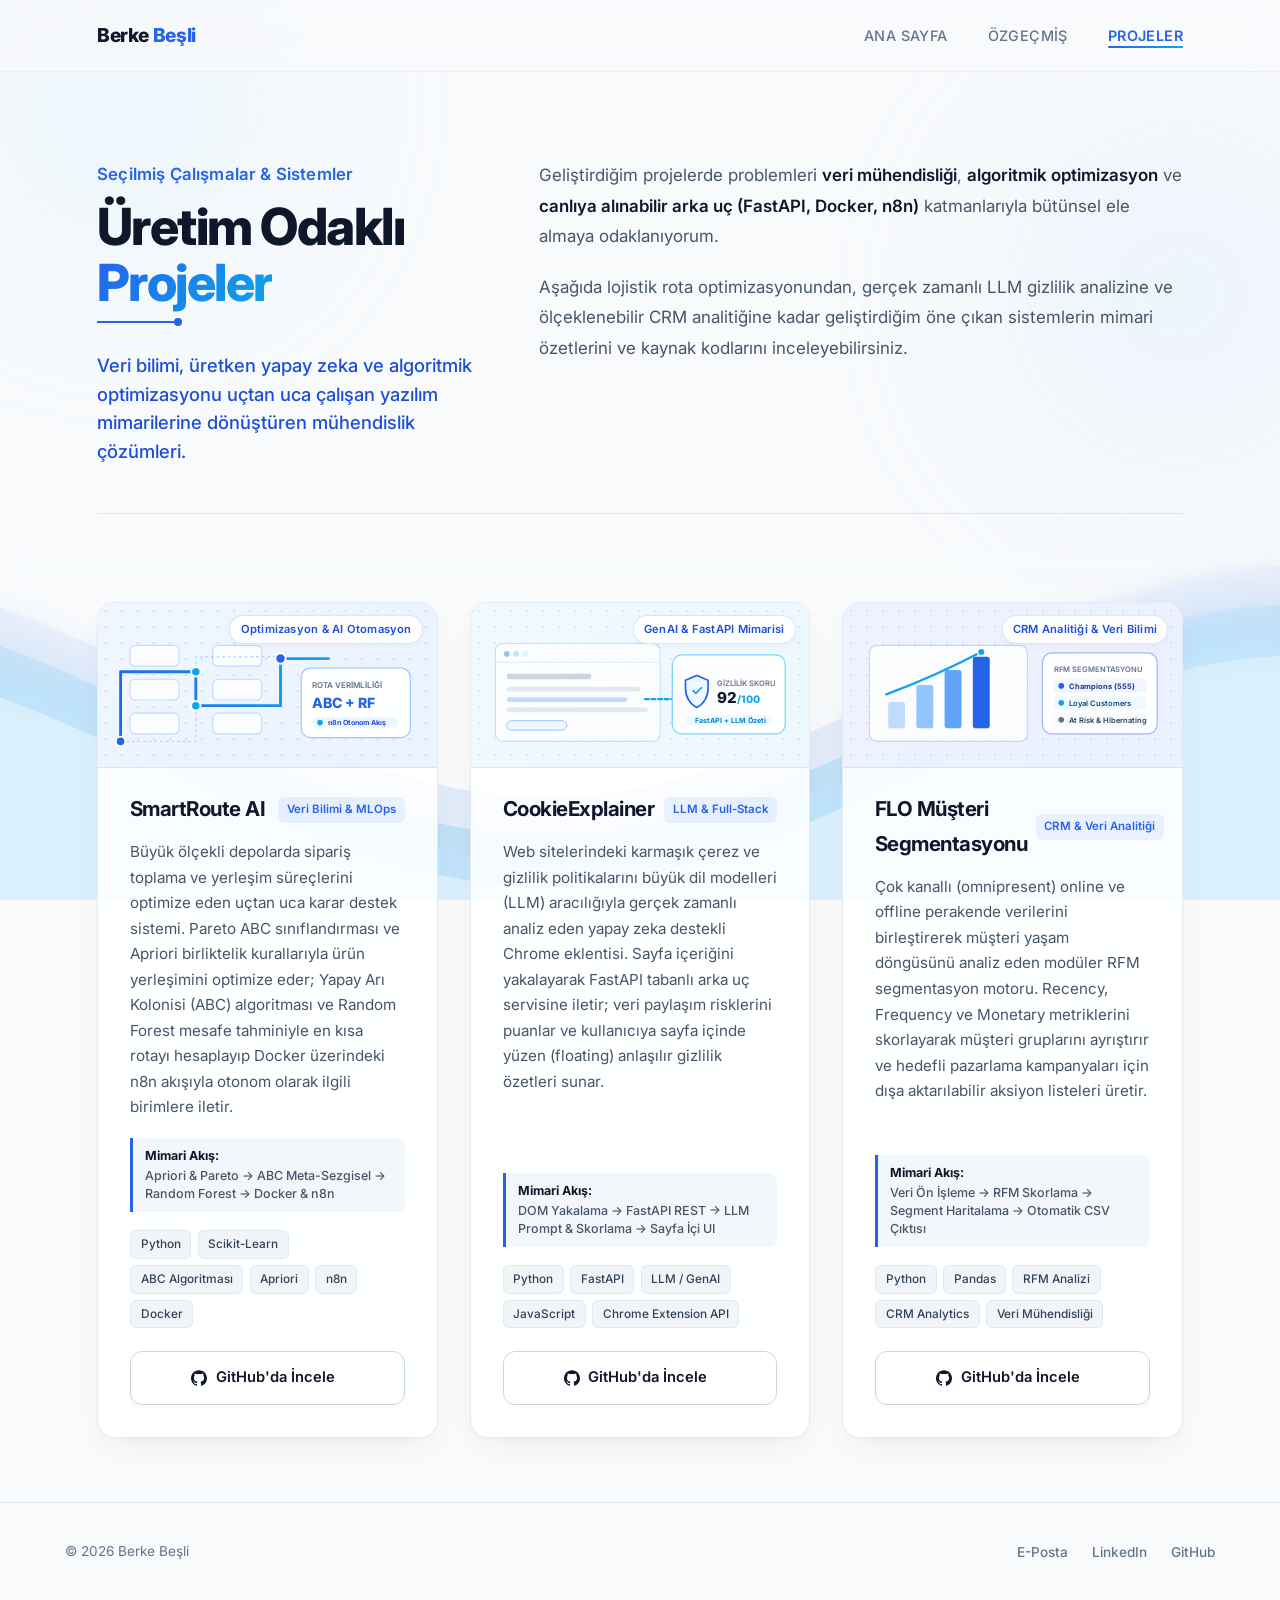
==== commit ec19278a: "Fix punctuation and wording in projects.html" ====
--- a/projects.html
+++ b/projects.html
@@ -64,15 +64,15 @@
                 <h1 class="editorial-title">Üretim Odaklı <span class="text-gradient">Projeler</span></h1>
                 <div class="heading-line-dot"></div>
                 <p class="about-tagline">
-                    Veri bilimi, üretken yapay zeka (LLM) ve algoritmik optimizasyonu uçtan uca çalışan yazılım mimarilerine dönüştüren mühendislik çözümleri.
+                    Veri bilimi, üretken yapay zeka ve algoritmik optimizasyonu uçtan uca çalışan yazılım mimarilerine dönüştüren mühendislik çözümleri.
                 </p>
             </div>
             <div class="resume-intro-text">
                 <p>
-                    Geliştirdiğim projelerde yalnızca model eğitmeye değil; problemi <strong>veri mühendisliği</strong>, <strong>algoritmik optimizasyon</strong> ve <strong>canlıya alınabilir arka uç (FastAPI, Docker, n8n)</strong> katmanlarıyla bir bütün olarak ele almaya odaklanıyorum.
+                    Geliştirdiğim projelerde problemleri <strong>veri mühendisliği</strong>, <strong>algoritmik optimizasyon</strong> ve <strong>canlıya alınabilir arka uç (FastAPI, Docker, n8n)</strong> katmanlarıyla bütünsel ele almaya odaklanıyorum.
                 </p>
                 <p>
-                    Aşağıda lojistik rota optimizasyonundan gerçek zamanlı LLM gizlilik analizine ve ölçeklenebilir CRM analitiğine kadar geliştirdiğim öne çıkan sistemlerin mimari özetlerini ve kaynak kodlarını inceleyebilirsiniz.
+                    Aşağıda lojistik rota optimizasyonundan, gerçek zamanlı LLM gizlilik analizine ve ölçeklenebilir CRM analitiğine kadar geliştirdiğim öne çıkan sistemlerin mimari özetlerini ve kaynak kodlarını inceleyebilirsiniz.
                 </p>
             </div>
         </section>
--- a/css/style.css
+++ b/css/style.css
@@ -466,21 +466,31 @@
 .resume-layout {
     display: grid;
     grid-template-columns: 1fr 1fr;
-    gap: 4.5rem;
+    column-gap: 4.5rem;
+    row-gap: 4rem;
     align-items: start;
 }
 
 .resume-column {
+    display: contents;
+}
+
+/* Masaüstü Satır ve Sütun Eşleşmesi */
+.block-experience       { grid-column: 1; grid-row: 1; }
+.block-education        { grid-column: 2; grid-row: 1; }
+.skills-languages-stack {
+    grid-column: 1;
+    grid-row: 2;
     display: flex;
     flex-direction: column;
-    gap: 4rem;
-}
+    gap: 3.5rem;
+}
+.block-certificates     { grid-column: 2; grid-row: 2; }
 
 .resume-block {
     width: 100%;
 }
 
-/* Timeline (Deneyim ve Eğitim) */
 .timeline {
     position: relative;
     border-left: 2px solid rgba(37, 99, 235, 0.2);
@@ -572,7 +582,6 @@
     border-radius: 50%;
 }
 
-/* Kutusuz Yetkinlikler ve Sertifika Satırları */
 .open-list-group {
     display: flex;
     flex-direction: column;
@@ -637,7 +646,6 @@
     margin-top: 0.2rem;
 }
 
-/* Kutusuz Diller Bölümü */
 .open-lang-group {
     display: flex;
     flex-direction: column;
@@ -1041,7 +1049,8 @@
         flex-direction: column;
         gap: 3.5rem;
     }
-    .resume-column {
+    .resume-column,
+    .skills-languages-stack {
         display: contents;
     }
     .block-experience   { order: 1; }
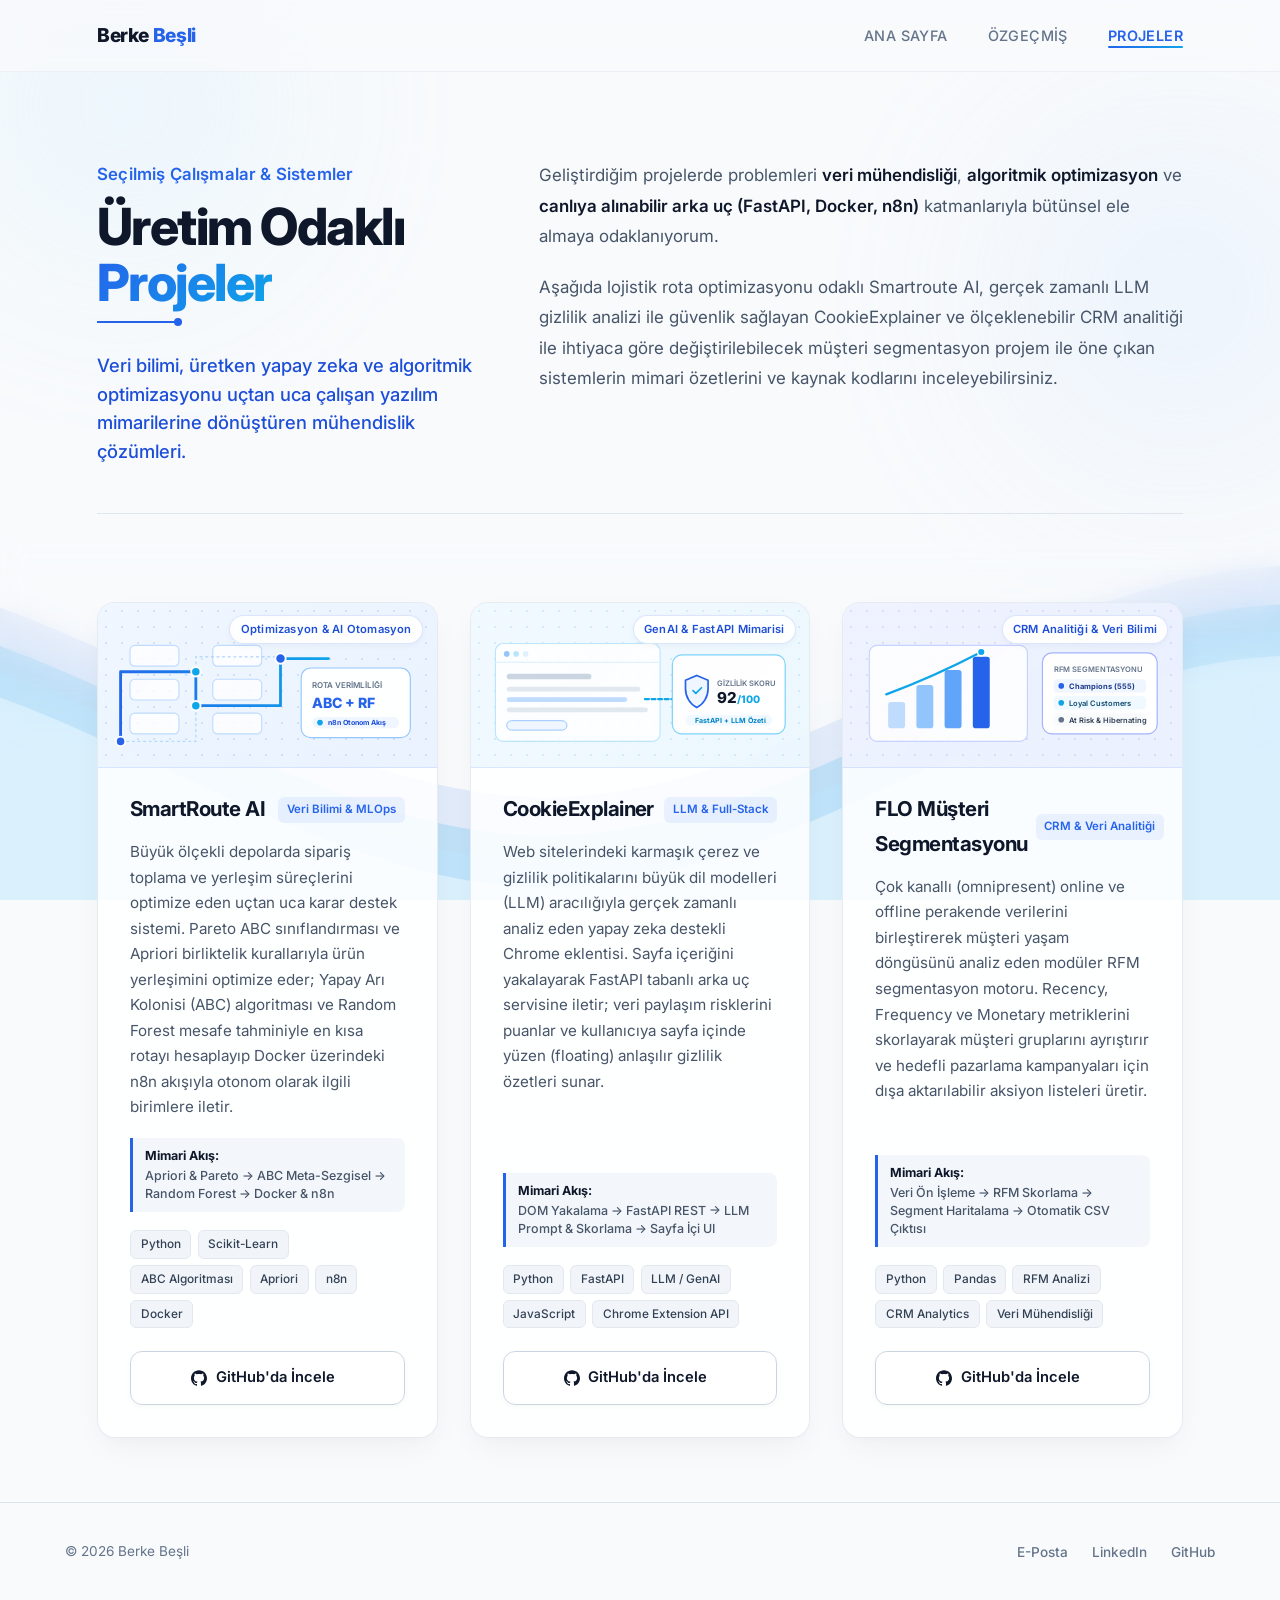
==== commit cd208c88: "Update project descriptions in projects.html" ====
--- a/projects.html
+++ b/projects.html
@@ -72,7 +72,7 @@
                     Geliştirdiğim projelerde problemleri <strong>veri mühendisliği</strong>, <strong>algoritmik optimizasyon</strong> ve <strong>canlıya alınabilir arka uç (FastAPI, Docker, n8n)</strong> katmanlarıyla bütünsel ele almaya odaklanıyorum.
                 </p>
                 <p>
-                    Aşağıda lojistik rota optimizasyonundan, gerçek zamanlı LLM gizlilik analizine ve ölçeklenebilir CRM analitiğine kadar geliştirdiğim öne çıkan sistemlerin mimari özetlerini ve kaynak kodlarını inceleyebilirsiniz.
+                    Aşağıda lojistik rota optimizasyonu odaklı Smartroute AI, gerçek zamanlı LLM gizlilik analizi ile güvenlik sağlayan CookieExplainer ve ölçeklenebilir CRM analitiği ile ihtiyaca göre değiştirilebilecek müşteri segmentasyon projem ile öne çıkan sistemlerin mimari özetlerini ve kaynak kodlarını inceleyebilirsiniz.
                 </p>
             </div>
         </section>
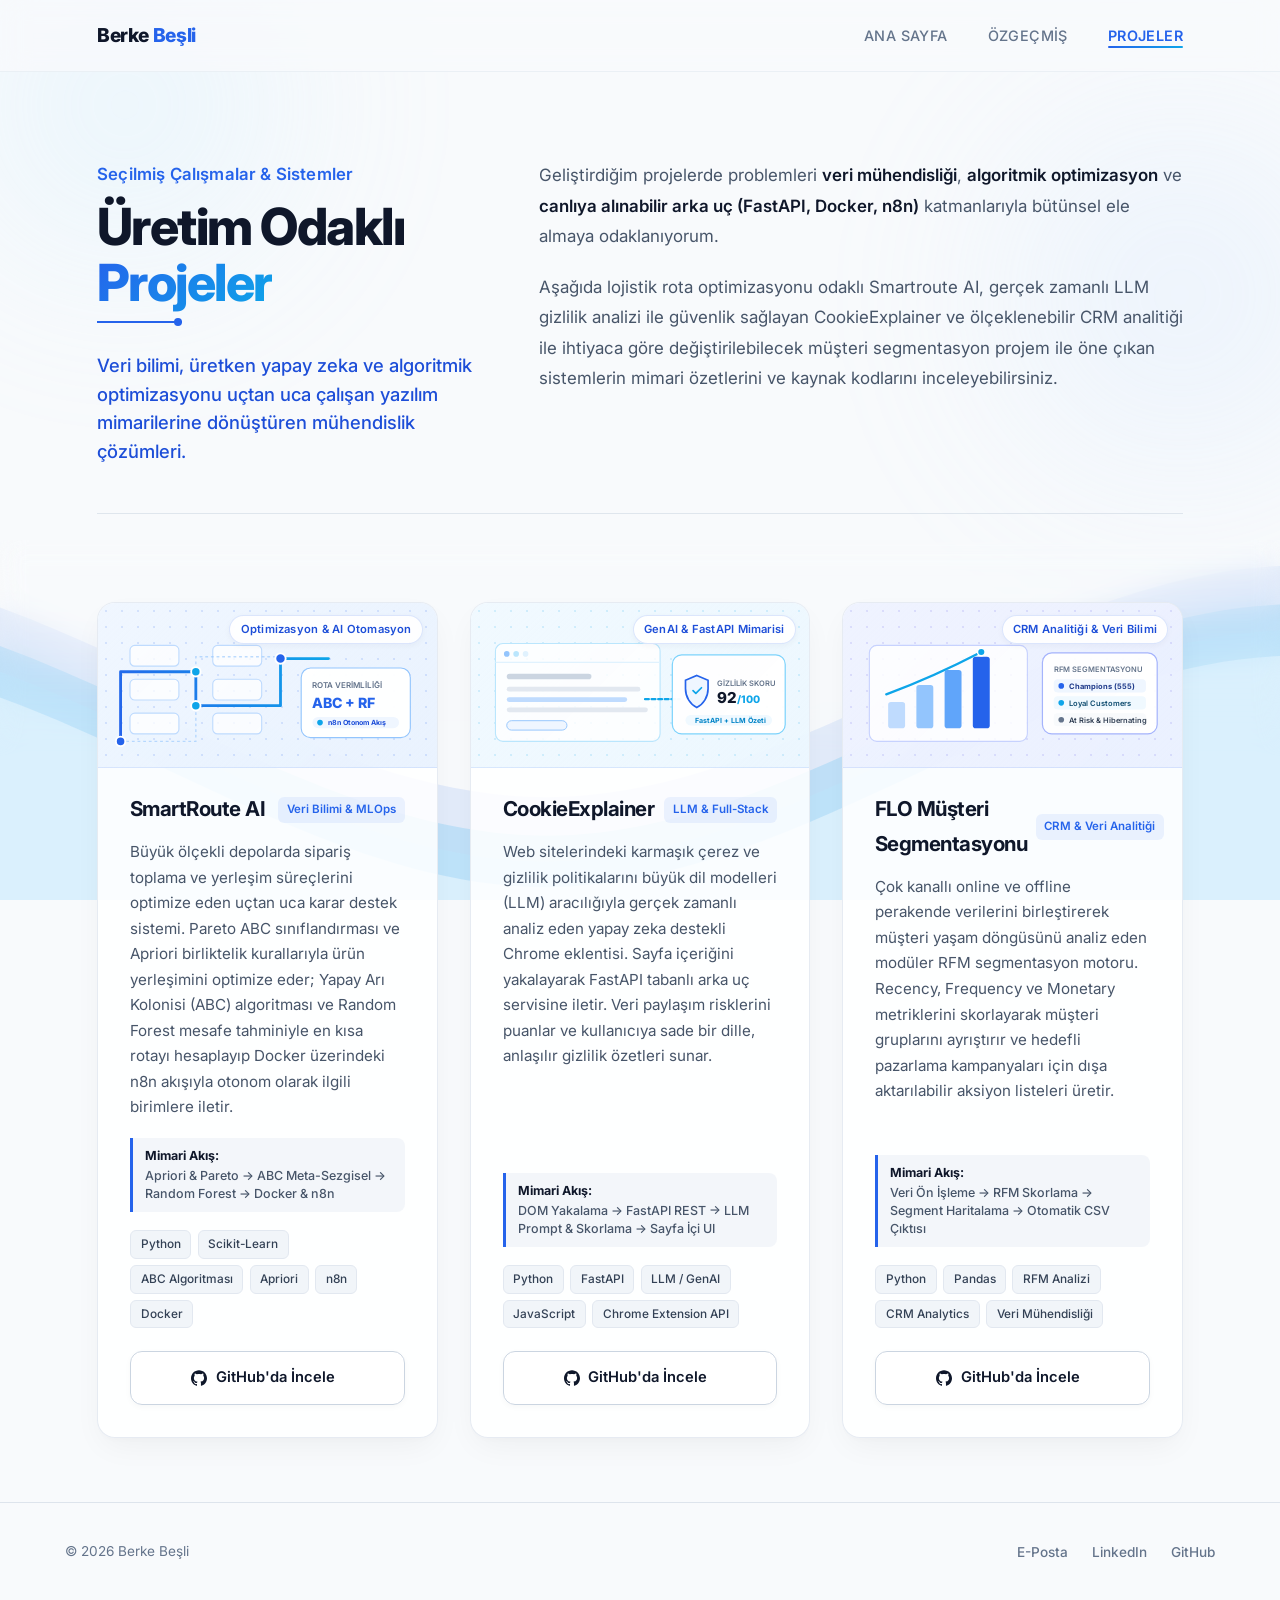
==== commit fd7628b2: "Refine project descriptions in projects.html Updated project descriptions for clarity and readabilit" ====
--- a/projects.html
+++ b/projects.html
@@ -200,7 +200,7 @@
                             <span class="project-role-tag">LLM &amp; Full-Stack</span>
                         </div>
                         <p class="timeline-desc">
-                            Web sitelerindeki karmaşık çerez ve gizlilik politikalarını büyük dil modelleri (LLM) aracılığıyla gerçek zamanlı analiz eden yapay zeka destekli Chrome eklentisi. Sayfa içeriğini yakalayarak FastAPI tabanlı arka uç servisine iletir; veri paylaşım risklerini puanlar ve kullanıcıya sayfa içinde yüzen (floating) anlaşılır gizlilik özetleri sunar.
+                            Web sitelerindeki karmaşık çerez ve gizlilik politikalarını büyük dil modelleri (LLM) aracılığıyla gerçek zamanlı analiz eden yapay zeka destekli Chrome eklentisi. Sayfa içeriğini yakalayarak FastAPI tabanlı arka uç servisine iletir. Veri paylaşım risklerini puanlar ve kullanıcıya sade bir dille, anlaşılır gizlilik özetleri sunar.
                         </p>
                         <div class="project-pipeline-box">
                             <span class="pipeline-label">Mimari Akış:</span>
@@ -266,7 +266,7 @@
                             <span class="project-role-tag">CRM &amp; Veri Analitiği</span>
                         </div>
                         <p class="timeline-desc">
-                            Çok kanallı (omnipresent) online ve offline perakende verilerini birleştirerek müşteri yaşam döngüsünü analiz eden modüler RFM segmentasyon motoru. Recency, Frequency ve Monetary metriklerini skorlayarak müşteri gruplarını ayrıştırır ve hedefli pazarlama kampanyaları için dışa aktarılabilir aksiyon listeleri üretir.
+                            Çok kanallı online ve offline perakende verilerini birleştirerek müşteri yaşam döngüsünü analiz eden modüler RFM segmentasyon motoru. Recency, Frequency ve Monetary metriklerini skorlayarak müşteri gruplarını ayrıştırır ve hedefli pazarlama kampanyaları için dışa aktarılabilir aksiyon listeleri üretir.
                         </p>
                         <div class="project-pipeline-box">
                             <span class="pipeline-label">Mimari Akış:</span>
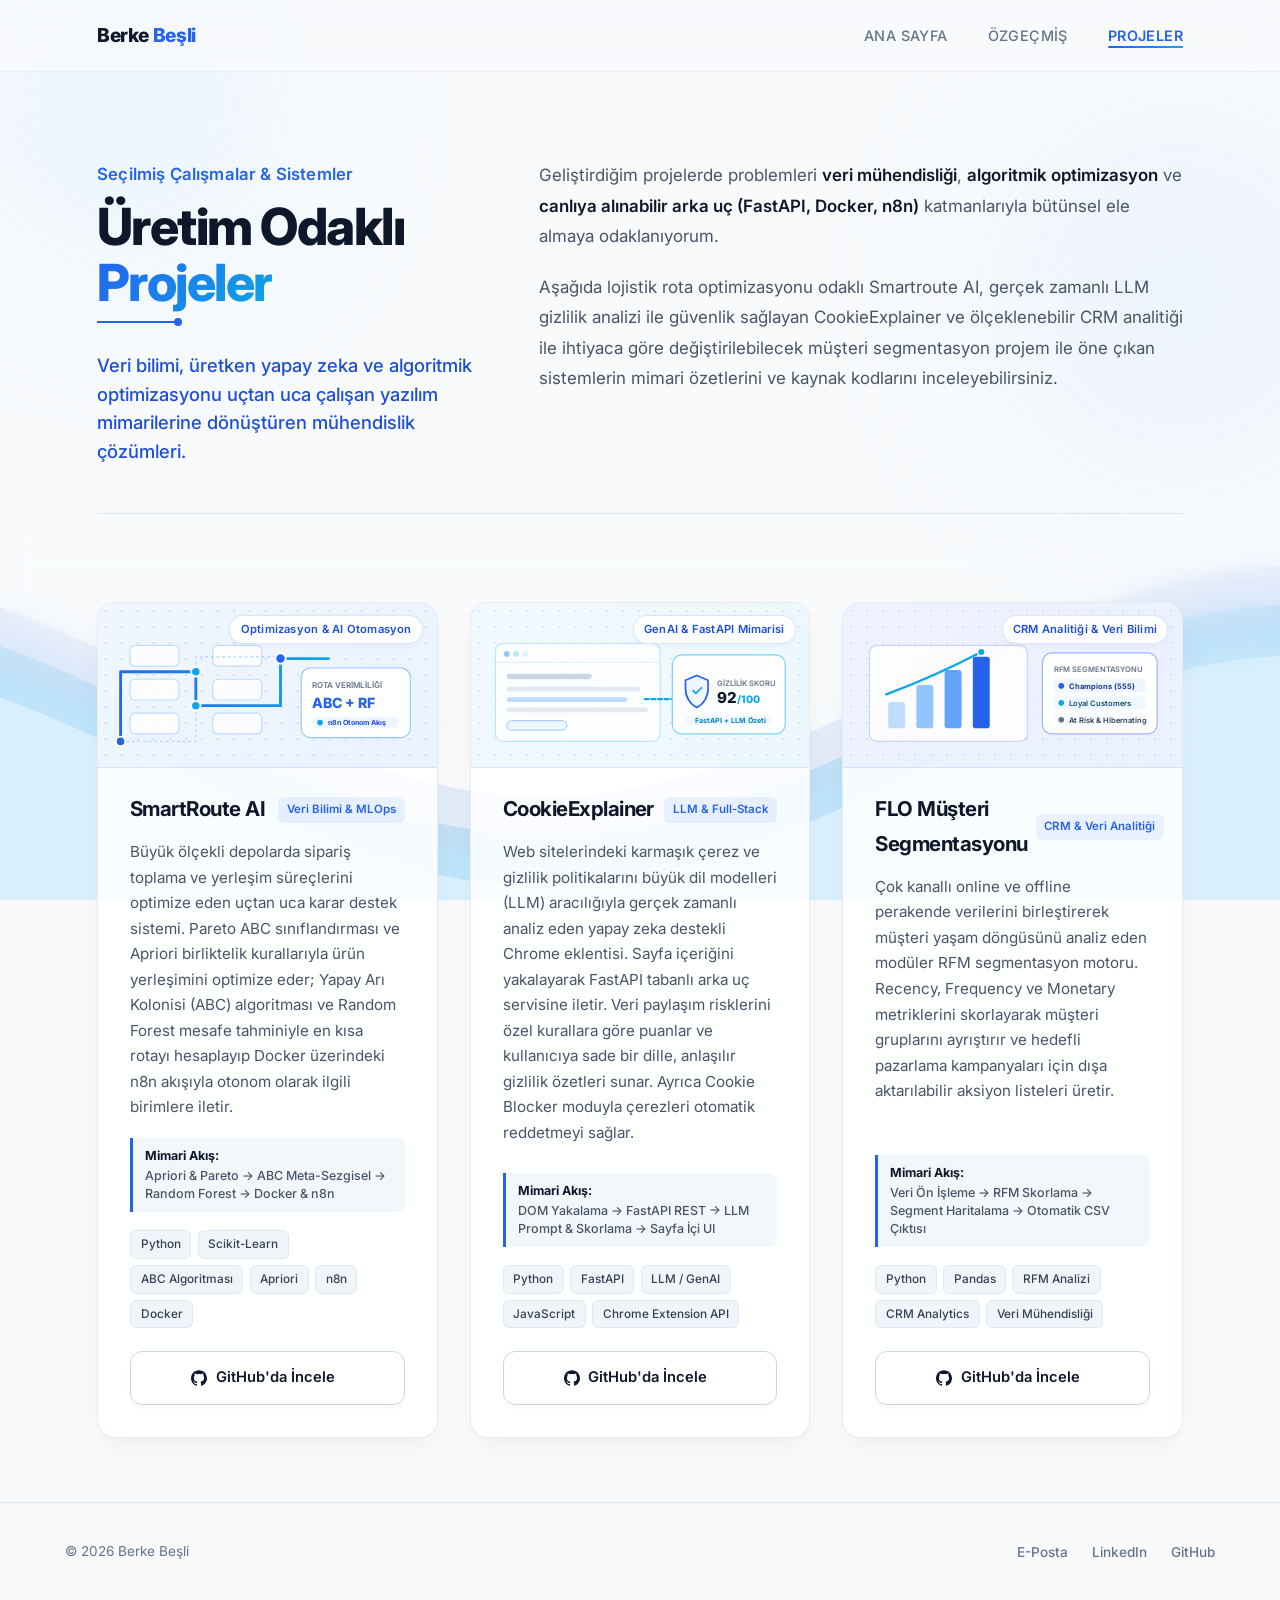
==== commit 950dcca2: "Enhance project description with Cookie Blocker feature Updated project description to include Cooki" ====
--- a/projects.html
+++ b/projects.html
@@ -200,7 +200,7 @@
                             <span class="project-role-tag">LLM &amp; Full-Stack</span>
                         </div>
                         <p class="timeline-desc">
-                            Web sitelerindeki karmaşık çerez ve gizlilik politikalarını büyük dil modelleri (LLM) aracılığıyla gerçek zamanlı analiz eden yapay zeka destekli Chrome eklentisi. Sayfa içeriğini yakalayarak FastAPI tabanlı arka uç servisine iletir. Veri paylaşım risklerini puanlar ve kullanıcıya sade bir dille, anlaşılır gizlilik özetleri sunar.
+                            Web sitelerindeki karmaşık çerez ve gizlilik politikalarını büyük dil modelleri (LLM) aracılığıyla gerçek zamanlı analiz eden yapay zeka destekli Chrome eklentisi. Sayfa içeriğini yakalayarak FastAPI tabanlı arka uç servisine iletir. Veri paylaşım risklerini özel kurallara göre puanlar ve kullanıcıya sade bir dille, anlaşılır gizlilik özetleri sunar. Ayrıca Cookie Blocker moduyla çerezleri otomatik reddetmeyi sağlar.
                         </p>
                         <div class="project-pipeline-box">
                             <span class="pipeline-label">Mimari Akış:</span>
